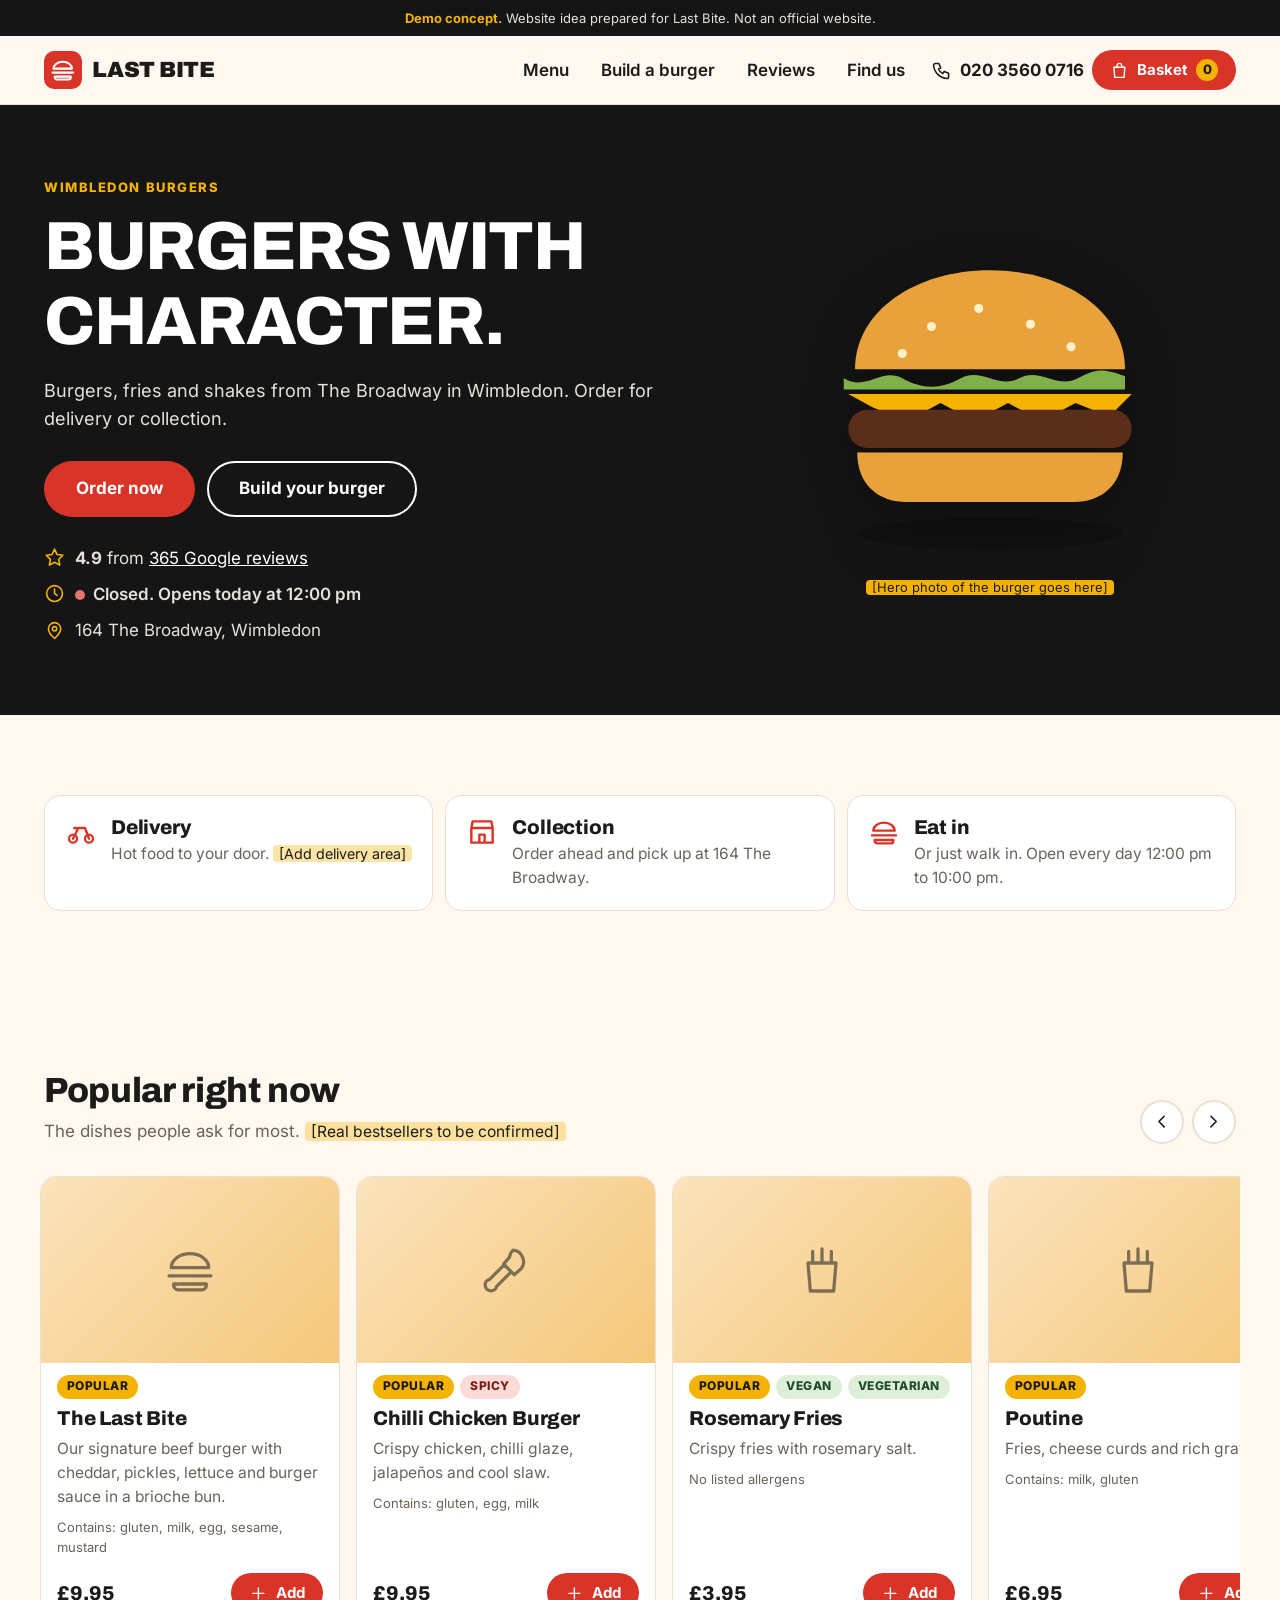
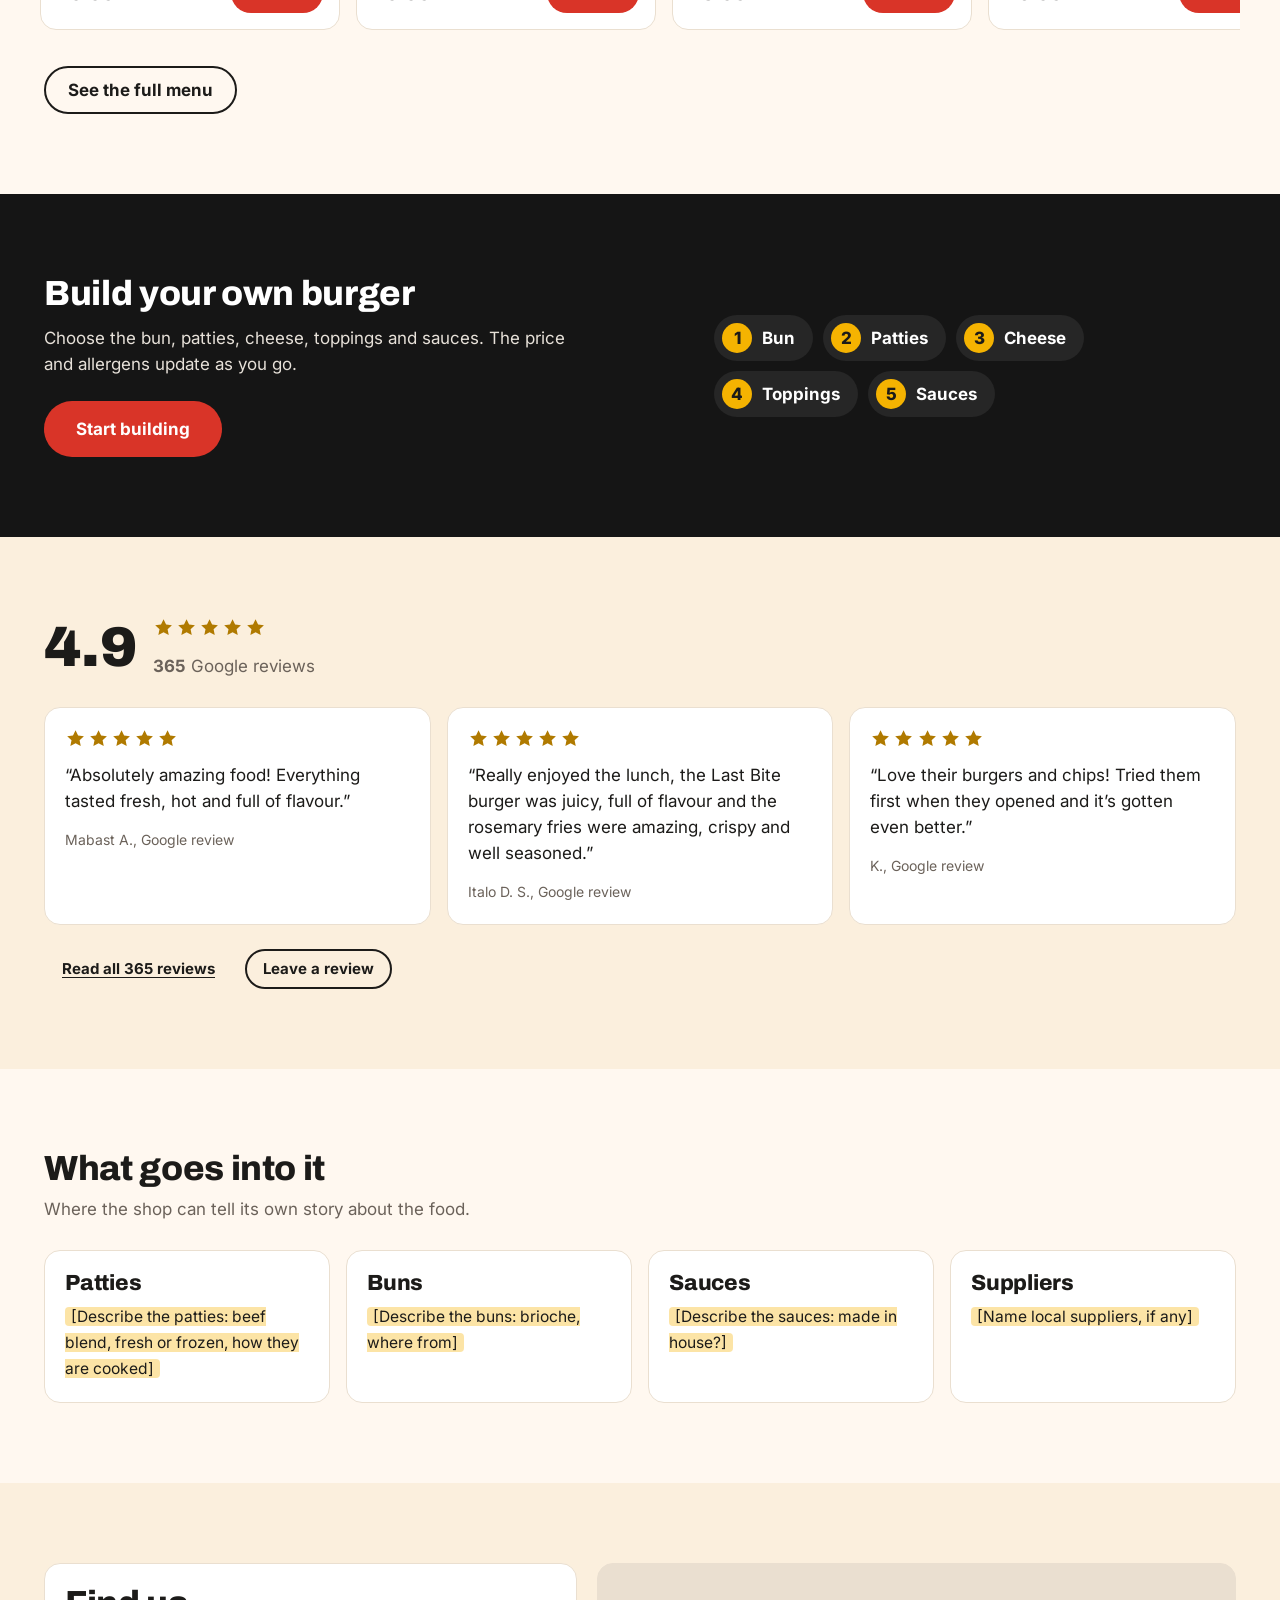
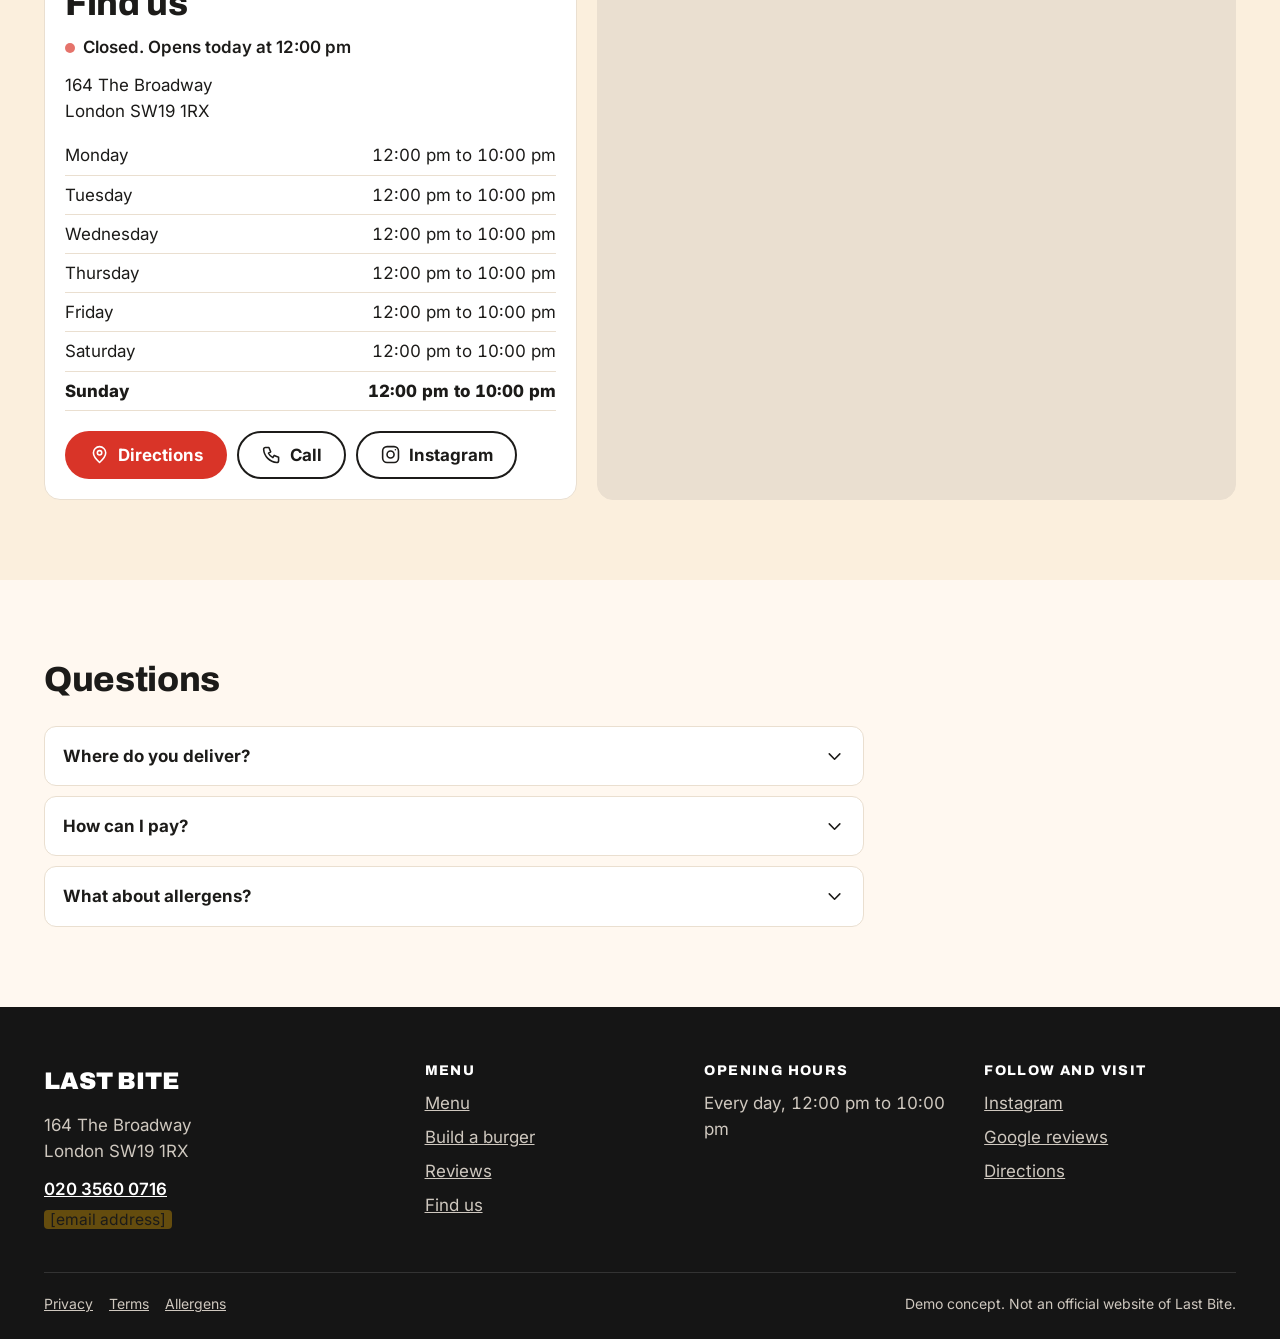
==== index.html @ 27484dd6 "Add Last Bite static demo site for GitHub Pages. Co-authored-by: Cursor <cursoragent@cursor.com>" ====
<!doctype html>
<html lang="en-GB">
<head>
<meta charset="utf-8">
<meta name="viewport" content="width=device-width, initial-scale=1">
<meta name="robots" content="noindex, nofollow">
<meta name="theme-color" content="#151515">
<title>Last Bite | Burgers in Wimbledon</title>
<meta name="description" content="Last Bite, 164 The Broadway, Wimbledon. Burgers, fries and more for delivery or collection. Rated 4.9 on Google from 365 reviews.">
<link rel="stylesheet" href="assets/css/tokens.css">
<link rel="stylesheet" href="assets/css/base.css">
<script type="application/ld+json">
{"@context": "https://schema.org", "@type": "Restaurant", "name": "Last Bite", "servesCuisine": "Burgers", "address": {"@type": "PostalAddress", "streetAddress": "164 The Broadway", "addressLocality": "London", "postalCode": "SW19 1RX", "addressCountry": "GB"}, "telephone": "+442035600716", "openingHoursSpecification": [{"@type": "OpeningHoursSpecification", "dayOfWeek": ["Monday", "Tuesday", "Wednesday", "Thursday", "Friday", "Saturday", "Sunday"], "opens": "12:00", "closes": "22:00"}], "sameAs": ["https://www.instagram.com/lastbite_wimbledon"], "aggregateRating": {"@type": "AggregateRating", "ratingValue": "4.9", "reviewCount": "365"}}
</script>
</head>
<body class="">
<svg width="0" height="0" style="position:absolute" aria-hidden="true" focusable="false">
<symbol id="i-phone" viewBox="0 0 24 24"><path d="M5 4h4l2 5-2.5 1.5a11 11 0 0 0 5 5L15 13l5 2v4a2 2 0 0 1-2 2A16 16 0 0 1 3 6a2 2 0 0 1 2-2z"/></symbol>
<symbol id="i-burger" viewBox="0 0 24 24"><path d="M4 11a8 6 0 0 1 16 0H4zM3 14.5h18M5 18h14v.5a2 2 0 0 1-2 2H7a2 2 0 0 1-2-2V18z"/></symbol>
<symbol id="i-fries" viewBox="0 0 24 24"><path d="M6 9l1 12h10l1-12H6zM8 9V4M12 9V3M16 9V4"/></symbol>
<symbol id="i-cup" viewBox="0 0 24 24"><path d="M6 7h12l-1.5 14h-9L6 7zM5 7h14M12 2.5V7"/></symbol>
<symbol id="i-chicken" viewBox="0 0 24 24"><path d="M15 3.5a5 5 0 0 1 3.5 8L15.5 14l-4.5-4.5 2.5-3a5 5 0 0 1 1.5-3zM11 10l-6 6a2.5 2.5 0 1 0 3 3l6-6"/></symbol>
<symbol id="i-leaf" viewBox="0 0 24 24"><path d="M5 19C5 9 11 4 20 4c0 9-5 15-15 15zM5 19l8-8"/></symbol>
<symbol id="i-dessert" viewBox="0 0 24 24"><path d="M4 15a8 8 0 0 1 16 0v3H4v-3zM8.5 12h.01M12 9.5h.01M15.5 12.5h.01"/></symbol>
<symbol id="i-sauce" viewBox="0 0 24 24"><path d="M12 3s6 6.5 6 11a6 6 0 0 1-12 0c0-4.5 6-11 6-11z"/></symbol>
<symbol id="i-bag" viewBox="0 0 24 24"><path d="M5 8h14l-1 13H6L5 8zM9 8V6a3 3 0 0 1 6 0v2"/></symbol>
<symbol id="i-plus" viewBox="0 0 24 24"><path d="M12 5v14M5 12h14"/></symbol>
<symbol id="i-minus" viewBox="0 0 24 24"><path d="M5 12h14"/></symbol>
<symbol id="i-trash" viewBox="0 0 24 24"><path d="M5 7h14M10 7V4h4v3M7 7l1 13h8l1-13"/></symbol>
<symbol id="i-search" viewBox="0 0 24 24"><circle cx="11" cy="11" r="6"/><path d="M20 20l-4.2-4.2"/></symbol>
<symbol id="i-flame" viewBox="0 0 24 24"><path d="M12 3c1 4 5 5 5 10a5 5 0 0 1-10 0c0-3 2-4 2-6 1 1 2 1 3-4z"/></symbol>
<symbol id="i-bike" viewBox="0 0 24 24"><circle cx="6" cy="17" r="3"/><circle cx="18" cy="17" r="3"/><path d="M6 17l4-8h5l3 8M9 9H7"/></symbol>
<symbol id="i-store" viewBox="0 0 24 24"><path d="M4 9l1-5h14l1 5M4 9v11h16V9M4 9h16M10 20v-6h4v6"/></symbol>
<symbol id="i-insta" viewBox="0 0 24 24"><rect x="3" y="3" width="18" height="18" rx="5"/><circle cx="12" cy="12" r="4"/><path d="M17.5 6.5h.01"/></symbol>
<symbol id="i-clock" viewBox="0 0 24 24"><circle cx="12" cy="12" r="9"/><path d="M12 7v5l3 2"/></symbol>
<symbol id="i-check" viewBox="0 0 24 24"><path d="M5 12.5l5 5 9-10.5"/></symbol>
<symbol id="i-menu" viewBox="0 0 24 24"><path d="M4 7h16M4 12h16M4 17h16"/></symbol>
<symbol id="i-close" viewBox="0 0 24 24"><path d="M6 6l12 12M18 6L6 18"/></symbol>
<symbol id="i-chevron" viewBox="0 0 24 24"><path d="M6 9l6 6 6-6"/></symbol>
<symbol id="i-prev" viewBox="0 0 24 24"><path d="M15 6l-6 6 6 6"/></symbol>
<symbol id="i-next" viewBox="0 0 24 24"><path d="M9 6l6 6-6 6"/></symbol>
<symbol id="i-pin" viewBox="0 0 24 24"><path d="M12 21s7-6.2 7-11a7 7 0 1 0-14 0c0 4.8 7 11 7 11z"/><circle cx="12" cy="10" r="2.5"/></symbol>
<symbol id="i-star" viewBox="0 0 24 24"><polygon points="12 2.5 14.9 8.6 21.5 9.4 16.6 14 17.9 20.6 12 17.4 6.1 20.6 7.4 14 2.5 9.4 9.1 8.6"/></symbol>
<symbol id="i-user" viewBox="0 0 24 24"><circle cx="12" cy="8" r="4"/><path d="M4 21c0-4.4 3.6-7 8-7s8 2.6 8 7"/></symbol>
<symbol id="i-tag" viewBox="0 0 24 24"><path d="M3 12V4h8l10 10-8 8L3 12zM7.5 8h.01"/></symbol>
</svg>
<a class="skip" href="#main">Skip to content</a>
<div class="demo-bar"><strong>Demo concept.</strong> Website idea prepared for Last Bite. Not an official website.</div>
<header class="site-header">
  <div class="container header-row">
    <a class="brand" href="index.html" aria-label="Last Bite, home"><span class="brand-mark"><svg class="i " aria-hidden="true"><use href="#i-burger"/></svg></span>Last Bite</a>
    <nav class="nav-desktop" aria-label="Main"><ul><li><a class="nav-link" href="menu/index.html">Menu</a></li><li><a class="nav-link" href="build-burger/index.html">Build a burger</a></li><li><a class="nav-link" href="index.html#reviews">Reviews</a></li><li><a class="nav-link" href="index.html#visit">Find us</a></li></ul></nav>
    <div class="header-actions">
      <a class="header-phone" href="tel:+442035600716"><svg class="i " aria-hidden="true"><use href="#i-phone"/></svg><span>020 3560 0716</span></a>
      <button class="btn btn-primary btn-sm cart-btn" type="button" data-open-cart aria-label="Open basket"><svg class="i " aria-hidden="true"><use href="#i-bag"/></svg><span class="cart-label">Basket</span><span class="cart-count" data-cart-count>0</span></button>
      <button class="icon-btn burger" type="button" aria-label="Open menu" aria-expanded="false" aria-controls="drawer" data-open-drawer><svg class="i " aria-hidden="true"><use href="#i-menu"/></svg></button>
    </div>
  </div>
</header>
<div class="drawer" id="drawer" role="dialog" aria-modal="true" aria-label="Menu" hidden>
  <div class="drawer-top">
    <span class="brand"><span class="brand-mark"><svg class="i " aria-hidden="true"><use href="#i-burger"/></svg></span>Last Bite</span>
    <button class="icon-btn" type="button" aria-label="Close menu" data-close-drawer><svg class="i " aria-hidden="true"><use href="#i-close"/></svg></button>
  </div>
  <nav aria-label="Mobile"><ul><li><a href="menu/index.html">Menu<svg class="i " aria-hidden="true"><use href="#i-next"/></svg></a></li><li><a href="build-burger/index.html">Build a burger<svg class="i " aria-hidden="true"><use href="#i-next"/></svg></a></li><li><a href="index.html#reviews">Reviews<svg class="i " aria-hidden="true"><use href="#i-next"/></svg></a></li><li><a href="index.html#visit">Find us<svg class="i " aria-hidden="true"><use href="#i-next"/></svg></a></li></ul></nav>
  <div class="drawer-foot">
    <a class="btn btn-primary btn-block" href="menu/index.html">Order now</a>
    <a class="btn btn-secondary btn-block" href="tel:+442035600716"><svg class="i " aria-hidden="true"><use href="#i-phone"/></svg> Call 020 3560 0716</a>
    <a class="btn btn-ghost btn-block" href="#" data-fullsite><svg class="i " aria-hidden="true"><use href="#i-user"/></svg> Sign in</a>
    <address>164 The Broadway<br>London SW19 1RX</address>
  </div>
</div>
<main id="main">
<section class="hero">
  <div class="container hero-grid">
    <div>
      <p class="eyebrow">Wimbledon burgers</p>
      <h1>Burgers with character.</h1>
      <p class="hero-sub">Burgers, fries and shakes from The Broadway in Wimbledon. Order for delivery or collection.</p>
      <div class="hero-links">
        <a class="btn btn-primary btn-lg" href="menu/index.html">Order now</a>
        <a class="btn btn-secondary btn-lg" href="build-burger/index.html">Build your burger</a>
      </div>
      <ul class="trust" role="list">
        <li><svg class="i " aria-hidden="true"><use href="#i-star"/></svg><span><strong>4.9</strong> from <a href="https://www.google.com/maps/place/?q=place_id:ChIJqZPdYwAJdkgR6IzV3QZH9pE" target="_blank" rel="noopener">365 Google reviews</a></span></li>
        <li><svg class="i " aria-hidden="true"><use href="#i-clock"/></svg><span class="status" data-open-status data-state="closed">Check opening hours</span></li>
        <li><svg class="i " aria-hidden="true"><use href="#i-pin"/></svg><span>164 The Broadway, Wimbledon</span></li>
      </ul>
    </div>
    <div class="hero-visual"><svg class="hero-art" viewBox="0 0 320 300" role="img" aria-label="Illustration of a burger">
  <ellipse cx="160" cy="276" rx="118" ry="14" fill="rgb(0 0 0 / .22)"/>
  <path d="M40 130c0-52 54-88 120-88s120 36 120 88z" fill="#E9A23B"/>
  <circle cx="108" cy="92" r="4" fill="#FFF1CC"/><circle cx="150" cy="76" r="4" fill="#FFF1CC"/><circle cx="196" cy="90" r="4" fill="#FFF1CC"/><circle cx="232" cy="110" r="4" fill="#FFF1CC"/><circle cx="82" cy="116" r="4" fill="#FFF1CC"/>
  <path d="M30 138c20 12 34-10 52 0s34 10 52 0 34 10 52 0 34 10 52 0 24-8 42-2v12H30z" fill="#7FB04A"/>
  <path d="M34 152h252l-20 20-30-12-30 16-30-16-30 16-30-16-30 16-30-12z" fill="#F5B301"/>
  <rect x="34" y="166" width="252" height="34" rx="17" fill="#5A2E1B"/>
  <path d="M30 206c24 14 40-8 58 2s40 8 58-2 40 8 58-2 40 8 58 2 24-4 22-4v10H30z" fill="#7FB04A" opacity=".0"/>
  <path d="M42 204h236c0 28-18 44-44 44H86c-26 0-44-16-44-44z" fill="#E9A23B"/>
</svg><p class="caption on-dark"><span class="todo">[Hero photo of the burger goes here]</span></p></div>
  </div>
</section>

<section class="section section--tight">
  <div class="container">
    <ul class="modes" role="list">
      <li class="card"><svg class="i " aria-hidden="true"><use href="#i-bike"/></svg><div><h2>Delivery</h2><p>Hot food to your door. <span class="todo">[Add delivery area]</span></p></div></li>
      <li class="card"><svg class="i " aria-hidden="true"><use href="#i-store"/></svg><div><h2>Collection</h2><p>Order ahead and pick up at 164 The Broadway.</p></div></li>
      <li class="card"><svg class="i " aria-hidden="true"><use href="#i-burger"/></svg><div><h2>Eat in</h2><p>Or just walk in. Open every day 12:00 pm to 10:00 pm.</p></div></li>
    </ul>
  </div>
</section>

<section class="section" id="popular">
  <div class="container" data-carousel-wrap>
    <div class="section-head">
      <div><h2>Popular right now</h2><p>The dishes people ask for most. <span class="todo">[Real bestsellers to be confirmed]</span></p></div>
      <div class="carousel-controls">
        <button class="icon-btn" type="button" aria-label="Previous dishes" data-carousel-dir="-1"><svg class="i " aria-hidden="true"><use href="#i-prev"/></svg></button>
        <button class="icon-btn" type="button" aria-label="Next dishes" data-carousel-dir="1"><svg class="i " aria-hidden="true"><use href="#i-next"/></svg></button>
      </div>
    </div>
    <div class="carousel" data-carousel tabindex="0" aria-label="Popular dishes">
<article class="card dish" data-item="last-bite" data-cat="burgers" data-tags="hit">
  <div class="thumb" role="img" aria-label="Photo placeholder"><svg class="i " aria-hidden="true"><use href="#i-burger"/></svg></div>
  <div class="badges"><span class="badge b-hit">Popular</span></div>
  <h3>The Last Bite</h3>
  <p class="desc">Our signature beef burger with cheddar, pickles, lettuce and burger sauce in a brioche bun.</p>
  <p class="alg">Contains: gluten, milk, egg, sesame, mustard</p>
  <div class="row"><span class="price">£9.95</span><button class="btn btn-primary btn-sm" type="button" data-add="last-bite" data-custom="1" aria-label="Add The Last Bite, choose extras"><svg class="i " aria-hidden="true"><use href="#i-plus"/></svg> Add</button></div>
</article>
<article class="card dish" data-item="chilli" data-cat="chicken" data-tags="hit spicy">
  <div class="thumb" role="img" aria-label="Photo placeholder"><svg class="i " aria-hidden="true"><use href="#i-chicken"/></svg></div>
  <div class="badges"><span class="badge b-hit">Popular</span><span class="badge b-spicy">Spicy</span></div>
  <h3>Chilli Chicken Burger</h3>
  <p class="desc">Crispy chicken, chilli glaze, jalapeños and cool slaw.</p>
  <p class="alg">Contains: gluten, egg, milk</p>
  <div class="row"><span class="price">£9.95</span><button class="btn btn-primary btn-sm" type="button" data-add="chilli" data-custom="1" aria-label="Add Chilli Chicken Burger, choose extras"><svg class="i " aria-hidden="true"><use href="#i-plus"/></svg> Add</button></div>
</article>
<article class="card dish" data-item="fries" data-cat="sides" data-tags="hit vegan veg">
  <div class="thumb" role="img" aria-label="Photo placeholder"><svg class="i " aria-hidden="true"><use href="#i-fries"/></svg></div>
  <div class="badges"><span class="badge b-hit">Popular</span><span class="badge b-vegan">Vegan</span><span class="badge b-veg">Vegetarian</span></div>
  <h3>Rosemary Fries</h3>
  <p class="desc">Crispy fries with rosemary salt.</p>
  <p class="alg">No listed allergens</p>
  <div class="row"><span class="price">£3.95</span><button class="btn btn-primary btn-sm" type="button" data-add="fries" aria-label="Add Rosemary Fries to basket"><svg class="i " aria-hidden="true"><use href="#i-plus"/></svg> Add</button></div>
</article>
<article class="card dish" data-item="poutine" data-cat="sides" data-tags="hit">
  <div class="thumb" role="img" aria-label="Photo placeholder"><svg class="i " aria-hidden="true"><use href="#i-fries"/></svg></div>
  <div class="badges"><span class="badge b-hit">Popular</span></div>
  <h3>Poutine</h3>
  <p class="desc">Fries, cheese curds and rich gravy.</p>
  <p class="alg">Contains: milk, gluten</p>
  <div class="row"><span class="price">£6.95</span><button class="btn btn-primary btn-sm" type="button" data-add="poutine" aria-label="Add Poutine to basket"><svg class="i " aria-hidden="true"><use href="#i-plus"/></svg> Add</button></div>
</article>
<article class="card dish" data-item="shake-vanilla" data-cat="drinks" data-tags="hit veg">
  <div class="thumb" role="img" aria-label="Photo placeholder"><svg class="i " aria-hidden="true"><use href="#i-cup"/></svg></div>
  <div class="badges"><span class="badge b-hit">Popular</span><span class="badge b-veg">Vegetarian</span></div>
  <h3>Vanilla Milkshake</h3>
  <p class="desc">Thick, cold and classic.</p>
  <p class="alg">Contains: milk</p>
  <div class="row"><span class="price">£5.50</span><button class="btn btn-primary btn-sm" type="button" data-add="shake-vanilla" aria-label="Add Vanilla Milkshake to basket"><svg class="i " aria-hidden="true"><use href="#i-plus"/></svg> Add</button></div>
</article>
<article class="card dish" data-item="combo-classic" data-cat="combos" data-tags="hit">
  <div class="thumb" role="img" aria-label="Photo placeholder"><svg class="i " aria-hidden="true"><use href="#i-bag"/></svg></div>
  <div class="badges"><span class="badge b-hit">Popular</span></div>
  <h3>Classic Combo</h3>
  <p class="desc">Classic Cheeseburger, Rosemary Fries and a canned drink.</p>
  <p class="alg">Contains: gluten, milk, egg</p>
  <div class="row"><span class="price">£12.50</span><button class="btn btn-primary btn-sm" type="button" data-add="combo-classic" aria-label="Add Classic Combo to basket"><svg class="i " aria-hidden="true"><use href="#i-plus"/></svg> Add</button></div>
</article>
    </div>
    <p style="margin-top:20px"><a class="btn btn-secondary" href="menu/index.html">See the full menu</a></p>
  </div>
</section>

<section class="section section--dark" id="builder-teaser">
  <div class="container teaser">
    <div>
      <h2>Build your own burger</h2>
      <p>Choose the bun, patties, cheese, toppings and sauces. The price and allergens update as you go.</p>
      <p style="margin-top:24px"><a class="btn btn-primary btn-lg" href="build-burger/index.html">Start building</a></p>
    </div>
    <ul class="teaser-steps" role="list">
      <li><span>1</span>Bun</li><li><span>2</span>Patties</li><li><span>3</span>Cheese</li><li><span>4</span>Toppings</li><li><span>5</span>Sauces</li>
    </ul>
  </div>
</section>

<section class="section section--alt" id="reviews">
  <div class="container">
    <div class="section-head">
      <div class="review-head">
        <span class="review-score">4.9</span>
        <div><span class="stars" role="img" aria-label="4.9 out of 5 stars"><svg class="i i-fill" aria-hidden="true"><use href="#i-star"/></svg><svg class="i i-fill" aria-hidden="true"><use href="#i-star"/></svg><svg class="i i-fill" aria-hidden="true"><use href="#i-star"/></svg><svg class="i i-fill" aria-hidden="true"><use href="#i-star"/></svg><svg class="i i-fill" aria-hidden="true"><use href="#i-star"/></svg></span><p class="review-count"><strong>365</strong> Google reviews</p></div>
      </div>
    </div>
    <div class="review-grid">
      <article class="card review"><span class="stars" role="img" aria-label="4.9 out of 5 stars"><svg class="i i-fill" aria-hidden="true"><use href="#i-star"/></svg><svg class="i i-fill" aria-hidden="true"><use href="#i-star"/></svg><svg class="i i-fill" aria-hidden="true"><use href="#i-star"/></svg><svg class="i i-fill" aria-hidden="true"><use href="#i-star"/></svg><svg class="i i-fill" aria-hidden="true"><use href="#i-star"/></svg></span><blockquote>&ldquo;Absolutely amazing food! Everything tasted fresh, hot and full of flavour.&rdquo;</blockquote><footer><span class="caption">Mabast A., Google review</span></footer></article>
      <article class="card review"><span class="stars" role="img" aria-label="4.9 out of 5 stars"><svg class="i i-fill" aria-hidden="true"><use href="#i-star"/></svg><svg class="i i-fill" aria-hidden="true"><use href="#i-star"/></svg><svg class="i i-fill" aria-hidden="true"><use href="#i-star"/></svg><svg class="i i-fill" aria-hidden="true"><use href="#i-star"/></svg><svg class="i i-fill" aria-hidden="true"><use href="#i-star"/></svg></span><blockquote>&ldquo;Really enjoyed the lunch, the Last Bite burger was juicy, full of flavour and the rosemary fries were amazing, crispy and well seasoned.&rdquo;</blockquote><footer><span class="caption">Italo D. S., Google review</span></footer></article>
      <article class="card review"><span class="stars" role="img" aria-label="4.9 out of 5 stars"><svg class="i i-fill" aria-hidden="true"><use href="#i-star"/></svg><svg class="i i-fill" aria-hidden="true"><use href="#i-star"/></svg><svg class="i i-fill" aria-hidden="true"><use href="#i-star"/></svg><svg class="i i-fill" aria-hidden="true"><use href="#i-star"/></svg><svg class="i i-fill" aria-hidden="true"><use href="#i-star"/></svg></span><blockquote>&ldquo;Love their burgers and chips! Tried them first when they opened and it’s gotten even better.&rdquo;</blockquote><footer><span class="caption">K., Google review</span></footer></article>
    </div>
    <div class="review-actions">
      <a class="btn btn-ghost btn-sm" href="https://www.google.com/maps/place/?q=place_id:ChIJqZPdYwAJdkgR6IzV3QZH9pE" target="_blank" rel="noopener">Read all 365 reviews</a>
      <a class="btn btn-secondary btn-sm" href="https://search.google.com/local/writereview?placeid=ChIJqZPdYwAJdkgR6IzV3QZH9pE" target="_blank" rel="noopener">Leave a review</a>
    </div>
  </div>
</section>

<section class="section" id="ingredients">
  <div class="container">
    <div class="section-head"><div><h2>What goes into it</h2><p>Where the shop can tell its own story about the food.</p></div></div>
    <ul class="ing-grid" role="list"><li class="card"><h3>Patties</h3><p><span class="todo">[Describe the patties: beef blend, fresh or frozen, how they are cooked]</span></p></li><li class="card"><h3>Buns</h3><p><span class="todo">[Describe the buns: brioche, where from]</span></p></li><li class="card"><h3>Sauces</h3><p><span class="todo">[Describe the sauces: made in house?]</span></p></li><li class="card"><h3>Suppliers</h3><p><span class="todo">[Name local suppliers, if any]</span></p></li></ul>
  </div>
</section>

<section class="section section--alt" id="visit">
  <div class="container">
<div class="loc-grid">
  <div class="card loc-card">
    <h2>Find us</h2>
    <p style="margin-top:12px"><span class="status" data-open-status data-state="closed">Check opening hours</span></p>
    <address>164 The Broadway<br>London SW19 1RX</address>
    <table class="hours" data-hours aria-label="Opening hours"><tbody><tr data-day="1"><th scope="row">Monday</th><td>12:00 pm to 10:00 pm</td></tr><tr data-day="2"><th scope="row">Tuesday</th><td>12:00 pm to 10:00 pm</td></tr><tr data-day="3"><th scope="row">Wednesday</th><td>12:00 pm to 10:00 pm</td></tr><tr data-day="4"><th scope="row">Thursday</th><td>12:00 pm to 10:00 pm</td></tr><tr data-day="5"><th scope="row">Friday</th><td>12:00 pm to 10:00 pm</td></tr><tr data-day="6"><th scope="row">Saturday</th><td>12:00 pm to 10:00 pm</td></tr><tr data-day="0"><th scope="row">Sunday</th><td>12:00 pm to 10:00 pm</td></tr></tbody></table>
    <div class="loc-actions">
      <a class="btn btn-primary" href="https://www.google.com/maps/dir/?api=1&destination=164+The+Broadway+London+SW19+1RX" target="_blank" rel="noopener"><svg class="i " aria-hidden="true"><use href="#i-pin"/></svg> Directions</a>
      <a class="btn btn-secondary" href="tel:+442035600716"><svg class="i " aria-hidden="true"><use href="#i-phone"/></svg> Call</a>
      <a class="btn btn-secondary" href="https://www.instagram.com/lastbite_wimbledon" target="_blank" rel="noopener"><svg class="i " aria-hidden="true"><use href="#i-insta"/></svg> Instagram</a>
    </div>
  </div>
  <div class="map-frame"><iframe title="Map showing Last Bite at 164 The Broadway, Wimbledon" loading="lazy" referrerpolicy="no-referrer-when-downgrade" src="https://www.google.com/maps?q=164+The+Broadway+London+SW19+1RX&output=embed"></iframe></div>
</div>
  </div>
</section>

<section class="section" id="faq">
  <div class="container">
    <div class="section-head"><h2>Questions</h2></div>
    <div class="faq"><details><summary>Where do you deliver?<svg class="i " aria-hidden="true"><use href="#i-chevron"/></svg></summary><div class="answer"><span class="todo">[Add delivery area and minimum order]</span></div></details><details><summary>How can I pay?<svg class="i " aria-hidden="true"><use href="#i-chevron"/></svg></summary><div class="answer"><span class="todo">[Add payment methods]</span></div></details><details><summary>What about allergens?<svg class="i " aria-hidden="true"><use href="#i-chevron"/></svg></summary><div class="answer">Every dish in the menu lists its allergens. <span class="todo">[Add allergen policy and how to ask staff]</span></div></details></div>
  </div>
</section>

</main>
<footer class="site-footer">
  <div class="container">
    <div class="footer-grid">
      <div>
        <div class="footer-brand">Last Bite</div>
        <address style="margin-top:12px">164 The Broadway<br>London SW19 1RX</address>
        <p style="margin-top:12px"><a href="tel:+442035600716" style="font-weight:600;color:#fff">020 3560 0716</a></p>
        <p style="margin-top:4px"><span class="todo">[email address]</span></p>
      </div>
      <div><h2>Menu</h2><ul>
        <li><a href="menu/index.html">Menu</a></li>
        <li><a href="build-burger/index.html">Build a burger</a></li>
        <li><a href="index.html#reviews">Reviews</a></li>
        <li><a href="index.html#visit">Find us</a></li>
      </ul></div>
      <div><h2>Opening hours</h2><ul style="font-variant-numeric:tabular-nums"><li>Every day, 12:00 pm to 10:00 pm</li></ul></div>
      <div><h2>Follow and visit</h2><ul>
        <li><a href="https://www.instagram.com/lastbite_wimbledon" target="_blank" rel="noopener">Instagram</a></li>
        <li><a href="https://www.google.com/maps/place/?q=place_id:ChIJqZPdYwAJdkgR6IzV3QZH9pE" target="_blank" rel="noopener">Google reviews</a></li>
        <li><a href="https://www.google.com/maps/dir/?api=1&destination=164+The+Broadway+London+SW19+1RX" target="_blank" rel="noopener">Directions</a></li>
      </ul></div>
    </div>
    <div class="footer-bottom">
      <ul><li><a href="#" data-fullsite>Privacy</a></li><li><a href="#" data-fullsite>Terms</a></li><li><a href="#" data-fullsite>Allergens</a></li></ul>
      <span>Demo concept. Not an official website of Last Bite.</span>
    </div>
  </div>
</footer>
<nav class="mobile-bar" aria-label="Quick actions">
  <a href="menu/index.html"><svg class="i " aria-hidden="true"><use href="#i-burger"/></svg><span>Menu</span></a>
  <a href="build-burger/index.html"><svg class="i " aria-hidden="true"><use href="#i-plus"/></svg><span>Build</span></a>
  <button type="button" data-open-cart><svg class="i " aria-hidden="true"><use href="#i-bag"/></svg><span>Basket</span><b class="cart-count" data-cart-count>0</b></button>
  <a href="tel:+442035600716"><svg class="i " aria-hidden="true"><use href="#i-phone"/></svg><span>Call</span></a>
</nav>
<dialog class="cart" id="cart" aria-labelledby="cart-title">
  <div class="cart-head"><h2 id="cart-title">Your order</h2><button class="icon-btn" type="button" aria-label="Close basket" data-close-dialog><svg class="i " aria-hidden="true"><use href="#i-close"/></svg></button></div>
  <div class="cart-scroll">
    <div class="mode" role="group" aria-label="Order type">
      <button type="button" data-mode="delivery" aria-pressed="true"><svg class="i " aria-hidden="true"><use href="#i-bike"/></svg> Delivery</button>
      <button type="button" data-mode="collection" aria-pressed="false"><svg class="i " aria-hidden="true"><use href="#i-store"/></svg> Collection</button>
    </div>
    <p class="cart-note" data-closed-note hidden>We are closed right now. In the full site you could order ahead for opening time.</p>
    <div class="cart-empty" data-cart-empty>
      <span class="ico"><svg class="i " aria-hidden="true"><use href="#i-bag"/></svg></span>
      <p><strong>Your basket is empty</strong></p>
      <p class="muted">Add something from the menu or build your own burger.</p>
      <a class="btn btn-primary" href="menu/index.html" data-close-dialog>Browse the menu</a>
    </div>
    <ul class="cart-lines" data-cart-lines></ul>
    <div class="upsell" data-upsell hidden><h3>Add a side or a drink</h3><div class="upsell-row" data-upsell-row></div></div>
    <form class="promo" data-promo novalidate>
      <label for="promo-code">Promo code</label>
      <div class="promo-row"><input id="promo-code" type="text" autocomplete="off" autocapitalize="characters" placeholder="Try WELCOME10"><button class="btn btn-secondary btn-sm" type="submit">Apply</button></div>
      <p class="promo-msg" data-promo-msg role="status"></p>
    </form>
    <dl class="totals" data-totals>
      <div><dt>Items</dt><dd data-t-sub>£0.00</dd></div>
      <div data-t-disc-row hidden><dt>Promo discount</dt><dd data-t-disc>-£0.00</dd></div>
      <div data-t-del-row><dt>Delivery</dt><dd data-t-del>£0.00</dd></div>
      <div><dt>Service fee</dt><dd data-t-svc>£0.00</dd></div>
      <div class="total"><dt>Total</dt><dd data-t-total>£0.00</dd></div>
    </dl>
    <p class="cart-note" data-min-note hidden></p>
    <p class="caption">Prices, fees and the promo code are examples for this demo.</p>
  </div>
  <div class="cart-foot"><button class="btn btn-primary btn-block" type="button" data-checkout disabled>Checkout</button></div>
</dialog>
<dialog class="modal" id="options" aria-labelledby="opt-title">
  <form method="dialog" data-opt-form>
    <div class="modal-head"><h2 id="opt-title" data-opt-title>Customise</h2><button class="icon-btn" type="button" aria-label="Close" data-close-dialog><svg class="i " aria-hidden="true"><use href="#i-close"/></svg></button></div>
    <p class="muted" data-opt-desc></p>
    <fieldset class="opt-list"><legend>Extras</legend><div data-opt-extras></div></fieldset>
    <div class="modal-foot">
      <div class="qty" role="group" aria-label="Quantity"><button type="button" aria-label="Decrease quantity" data-opt-dec><svg class="i " aria-hidden="true"><use href="#i-minus"/></svg></button><output data-opt-qty>1</output><button type="button" aria-label="Increase quantity" data-opt-inc><svg class="i " aria-hidden="true"><use href="#i-plus"/></svg></button></div>
      <button class="btn btn-primary" type="submit" data-opt-add>Add to basket</button>
    </div>
  </form>
</dialog>
<dialog class="modal" id="checkout" aria-labelledby="co-title">
  <div class="modal-head"><h2 id="co-title">Checkout</h2><button class="icon-btn" type="button" aria-label="Close" data-close-dialog><svg class="i " aria-hidden="true"><use href="#i-close"/></svg></button></div>
  <div data-co-success hidden role="status" tabindex="-1">
    <div class="success-box"><svg class="i " aria-hidden="true"><use href="#i-check"/></svg><span><strong>Order placed (demo).</strong> Nothing was sent and nothing was charged.</span></div>
    <p class="muted" style="margin:12px 0 16px">In the full site this is where the customer gets an order number and live status.</p>
    <button class="btn btn-primary btn-block" type="button" data-co-done>Done</button>
  </div>
  <form data-co-form novalidate>
    <p class="muted" data-co-summary></p>
    <div class="field"><label for="co-name">Name</label><input id="co-name" name="name" type="text" autocomplete="name" required maxlength="80"><span class="error">Enter your name.</span></div>
    <div class="field"><label for="co-phone">Phone number</label><input id="co-phone" name="phone" type="tel" autocomplete="tel" inputmode="tel" required><span class="error">Enter a phone number.</span></div>
    <div class="field" data-co-addr><label for="co-addr">Delivery address</label><input id="co-addr" name="address" type="text" autocomplete="street-address" maxlength="160"><span class="error">Enter the delivery address.</span></div>
    <div class="field"><label for="co-note">Note for the kitchen <span class="muted" style="font-weight:400">(optional)</span></label><textarea id="co-note" name="note" maxlength="300"></textarea></div>
    <div class="pay"><h3>Payment</h3><p class="muted"><span class="todo">[Payment methods to be confirmed with the shop]</span></p></div>
    <label class="check"><input type="checkbox" name="consent" required> <span>I agree to the terms and privacy policy.</span></label>
    <button class="btn btn-primary btn-block" type="submit">Place order</button>
  </form>
</dialog>

<div class="toast" role="status" aria-live="polite"></div>
<script src="assets/js/config.js"></script>
<script src="assets/js/site.js" defer></script>
<script src="assets/js/shop.js" defer></script>

</body>
</html>
---- assets/css/tokens.css ----
/* Design tokens. Generated from the client config (theme block). */

@font-face { font-family: "Inter"; font-weight: 100 900; font-style: normal; font-display: swap; src: url("../fonts/inter-latin-wght-normal.woff2") format("woff2"); }
@font-face { font-family: "Archivo"; font-weight: 100 900; font-style: normal; font-display: swap; src: url("../fonts/archivo-latin-wght-normal.woff2") format("woff2"); }

:root {
  color-scheme: light;
  --c-bg: #FFF8F0;
  --c-surface: #FFFFFF;
  --c-ink: #1C1B19;
  --c-muted: #6B625A;
  --c-border: #EADFD0;
  --c-cta: #D93428;
  --c-cta-hover: #C73124;
  --c-accent: #F5B301;
  --c-success: #3E7C4F;
  --c-error: #B3261E;
  --c-dark: #151515;
  --accent-rgb: 245 179 1;

  --r-sm: 8px;
  --r-md: 12px;
  --r-lg: 16px;
  --shadow: 0 8px 24px rgb(28 27 25 / .08);
  --shadow-lg: 0 16px 40px rgb(28 27 25 / .16);

  --font-ui: "Inter", system-ui, -apple-system, "Segoe UI", sans-serif;
  --font-display: "Archivo", "Inter", system-ui, sans-serif;

  --fs-h1: clamp(2.25rem, 1.3rem + 4vw, 4.25rem);
  --fs-h2: clamp(1.625rem, 1.3rem + 1.1vw, 2.5rem);
  --fs-h3: clamp(1.125rem, 1.05rem + .4vw, 1.375rem);
  --fs-body: clamp(1rem, .96rem + .12vw, 1.125rem);
  --fs-small: .875rem;

  --gutter: 16px;
  --container: 1240px;
}
@media (min-width: 768px) { :root { --gutter: 24px; } }
---- assets/css/base.css ----
/* Last Bite style template. Uses tokens from tokens.css. */
*, *::before, *::after { box-sizing: border-box; }
html { -webkit-text-size-adjust: 100%; scroll-behavior: smooth; scroll-padding-top: 130px; }
@media (prefers-reduced-motion: reduce) { html { scroll-behavior: auto; } *, *::before, *::after { animation-duration: .01ms !important; transition-duration: .01ms !important; } }
body { margin: 0; background: var(--c-bg); color: var(--c-ink); font-family: var(--font-ui); font-size: var(--fs-body); line-height: 1.55; -webkit-font-smoothing: antialiased; }
img, svg { max-width: 100%; }
h1, h2, h3, h4 { font-family: var(--font-display); font-weight: 800; line-height: 1.1; letter-spacing: -.01em; margin: 0; }
h1 { font-size: var(--fs-h1); letter-spacing: -.02em; text-transform: uppercase; }
h2 { font-size: var(--fs-h2); }
h3 { font-size: var(--fs-h3); }
p { margin: 0; }
ul, ol { margin: 0; padding: 0; }
a { color: inherit; }
[hidden] { display: none !important; }
button, input, select, textarea { font: inherit; color: inherit; }
button { cursor: pointer; }
.container { width: 100%; max-width: var(--container); margin: 0 auto; padding: 0 var(--gutter); }
.skip { position: absolute; left: -999px; top: 8px; background: #fff; padding: 10px 14px; border-radius: 8px; z-index: 200; }
.skip:focus { left: 8px; }
.sr { position: absolute; width: 1px; height: 1px; overflow: hidden; clip: rect(0 0 0 0); }
.muted { color: var(--c-muted); }
.caption { font-size: var(--fs-small); color: var(--c-muted); }
.caption.on-dark { color: #CFC8BF; margin-top: 8px; }
.i { width: 1.25em; height: 1.25em; flex: none; fill: none; stroke: currentColor; stroke-width: 1.8; stroke-linecap: round; stroke-linejoin: round; vertical-align: -.2em; }
.i-fill { fill: currentColor; stroke: none; }
:focus-visible { outline: 3px solid var(--c-ink); outline-offset: 2px; border-radius: 4px; }
.section--dark :focus-visible, .site-footer :focus-visible, .hero :focus-visible { outline-color: var(--c-accent); }
.todo { background: rgb(var(--accent-rgb) / .35); color: var(--c-ink); padding: 0 6px; border-radius: 4px; font-size: .92em; }

/* Demo bar */
.demo-bar { background: var(--c-dark); color: #E7E1D9; font-size: .8125rem; padding: 8px var(--gutter); text-align: center; }
.demo-bar strong { color: var(--c-accent); }

/* Buttons */
.btn { display: inline-flex; align-items: center; justify-content: center; gap: 8px; min-height: 48px; padding: 0 22px; border-radius: 999px; border: 2px solid transparent; font-weight: 700; text-decoration: none; text-align: center; line-height: 1.2; transition: background .15s, border-color .15s, transform .1s; }
.btn:active { transform: translateY(1px); }
.btn-primary { background: var(--c-cta); color: #fff; }
.btn-primary:hover { background: var(--c-cta-hover); }
.btn-secondary { background: transparent; border-color: var(--c-ink); color: var(--c-ink); }
.btn-secondary:hover { background: var(--c-ink); color: #fff; }
.btn-ghost { background: transparent; color: var(--c-ink); text-decoration: underline; text-underline-offset: 3px; padding: 0 12px; }
.btn-sm { min-height: 40px; padding: 0 16px; font-size: .9375rem; }
.btn-lg { min-height: 56px; padding: 0 30px; font-size: 1.0625rem; }
.btn-block { width: 100%; }
.btn[disabled] { background: #E4DCCF; border-color: #E4DCCF; color: #6B625A; cursor: not-allowed; }
.hero .btn-secondary, .section--dark .btn-secondary { border-color: #fff; color: #fff; }
.hero .btn-secondary:hover, .section--dark .btn-secondary:hover { background: #fff; color: var(--c-ink); }
.icon-btn { display: inline-flex; align-items: center; justify-content: center; width: 44px; height: 44px; border-radius: 50%; border: 2px solid var(--c-border); background: var(--c-surface); }
.icon-btn:hover { border-color: var(--c-ink); }

/* Header */
.site-header { position: sticky; top: 0; z-index: 50; background: rgb(255 248 240 / .96); backdrop-filter: blur(8px); border-bottom: 1px solid var(--c-border); }
.header-row { display: flex; align-items: center; gap: 12px; min-height: 68px; }
.brand { display: inline-flex; align-items: center; gap: 10px; font-family: var(--font-display); font-weight: 900; font-size: 1.375rem; text-transform: uppercase; letter-spacing: -.01em; text-decoration: none; }
.brand-mark { display: inline-flex; width: 38px; height: 38px; border-radius: 10px; background: var(--c-cta); color: #fff; align-items: center; justify-content: center; }
.nav-desktop { display: none; margin-left: auto; }
.nav-desktop ul { display: flex; gap: 4px; list-style: none; }
.nav-link { display: block; padding: 10px 14px; border-radius: 999px; text-decoration: none; font-weight: 600; }
.nav-link:hover { background: rgb(var(--accent-rgb) / .3); }
.nav-link[aria-current="page"] { background: var(--c-ink); color: #fff; }
.header-actions { display: flex; align-items: center; gap: 8px; margin-left: auto; }
.header-phone { display: none; align-items: center; gap: 8px; font-weight: 700; text-decoration: none; }
.cart-btn { position: relative; }
.cart-count { display: inline-flex; min-width: 22px; height: 22px; padding: 0 6px; border-radius: 999px; background: var(--c-accent); color: var(--c-ink); font-size: .8125rem; font-weight: 800; align-items: center; justify-content: center; }
.cart-label { display: none; }
@media (min-width: 480px) { .cart-label { display: inline; } }
.burger { display: inline-flex; }
@media (min-width: 960px) {
  .nav-desktop { display: block; }
  .header-actions { margin-left: 0; }
  .burger { display: none; }
}
@media (min-width: 1200px) { .header-phone { display: inline-flex; } }

/* Drawer */
.drawer { position: fixed; inset: 0; z-index: 120; background: var(--c-bg); display: flex; flex-direction: column; padding: 0 var(--gutter) 24px; overflow-y: auto; }
.drawer[hidden] { display: none; }
.drawer-top { display: flex; align-items: center; justify-content: space-between; min-height: 68px; }
.drawer nav ul { list-style: none; margin-top: 8px; }
.drawer nav a { display: flex; align-items: center; justify-content: space-between; padding: 18px 4px; border-bottom: 1px solid var(--c-border); font-family: var(--font-display); font-weight: 800; font-size: 1.5rem; text-decoration: none; }
.drawer-foot { margin-top: auto; padding-top: 24px; display: grid; gap: 12px; }
.drawer-foot address { font-style: normal; color: var(--c-muted); text-align: center; margin-top: 8px; }

/* Mobile bar */
.mobile-bar { position: fixed; left: 0; right: 0; bottom: 0; z-index: 60; display: grid; grid-template-columns: repeat(4, 1fr); background: var(--c-dark); padding-bottom: env(safe-area-inset-bottom); }
.mobile-bar a, .mobile-bar button { position: relative; display: flex; flex-direction: column; align-items: center; justify-content: center; gap: 2px; min-height: 58px; color: #fff; background: none; border: 0; text-decoration: none; font-size: .75rem; font-weight: 600; }
.mobile-bar .i { width: 22px; height: 22px; }
.mobile-bar .cart-count { position: absolute; top: 6px; left: calc(50% + 6px); min-width: 18px; height: 18px; font-size: .6875rem; }
@media (min-width: 960px) { .mobile-bar { display: none; } }
body { padding-bottom: 58px; }
@media (min-width: 960px) { body { padding-bottom: 0; } }

/* Hero */
.hero { background: var(--c-dark); color: #fff; padding: 48px 0 56px; overflow: hidden; }
.hero-grid { display: grid; gap: 32px; align-items: center; }
.eyebrow { font-weight: 800; text-transform: uppercase; letter-spacing: .12em; font-size: .8125rem; color: var(--c-accent); margin-bottom: 12px; }
.hero h1 { color: #fff; }
.hero-sub { margin-top: 18px; max-width: 34em; font-size: 1.125rem; color: #E7E1D9; }
.hero-links { display: flex; flex-wrap: wrap; gap: 12px; margin-top: 28px; }
.trust { list-style: none; display: grid; gap: 10px; margin-top: 28px; }
.trust li { display: flex; align-items: center; gap: 10px; color: #E7E1D9; }
.trust .i { color: var(--c-accent); }
.trust a { color: #fff; }
.hero-visual { text-align: center; }
.hero-art { width: min(100%, 360px); height: auto; filter: drop-shadow(0 10px 24px rgb(0 0 0 / .35)); }
@media (min-width: 900px) { .hero-grid { grid-template-columns: 1.15fr .85fr; } .hero { padding: 72px 0; } }
.status { font-weight: 600; }
.status[data-state="open"]::before, .status[data-state="closed"]::before { content: ""; display: inline-block; width: 10px; height: 10px; border-radius: 50%; margin-right: 8px; background: #8A8178; }
.status[data-state="open"]::before { background: #4FBF74; }
.status[data-state="closed"]::before { background: #E5736B; }

/* Sections */
.section { padding: 56px 0; }
.section--tight { padding: 32px 0; }
.section--alt { background: #FBEFDD; }
.section--dark { background: var(--c-dark); color: #fff; }
@media (min-width: 900px) { .section { padding: 80px 0; } }
.section-head { display: flex; align-items: flex-end; justify-content: space-between; gap: 16px; flex-wrap: wrap; margin-bottom: 28px; }
.section-head p { color: var(--c-muted); margin-top: 8px; }
.card { background: var(--c-surface); border: 1px solid var(--c-border); border-radius: var(--r-lg); padding: 20px; }
.modes { list-style: none; display: grid; gap: 12px; }
.modes li { display: flex; gap: 14px; align-items: flex-start; }
.modes .i { width: 32px; height: 32px; color: var(--c-cta); }
.modes h2 { font-size: 1.25rem; margin-bottom: 4px; }
.modes p { color: var(--c-muted); font-size: .9688rem; }
@media (min-width: 800px) { .modes { grid-template-columns: repeat(3, 1fr); } }

/* Dish cards */
.dish { display: flex; flex-direction: column; gap: 8px; padding: 0 0 16px; overflow: hidden; }
.dish > *:not(.thumb) { margin-left: 16px; margin-right: 16px; }
.thumb { aspect-ratio: 16 / 10; display: flex; align-items: center; justify-content: center; background: linear-gradient(135deg, #FBE3BC, #F5C77A); color: rgb(28 27 25 / .55); }
.thumb .i { width: 56px; height: 56px; stroke-width: 1.4; }
.badges { display: flex; flex-wrap: wrap; gap: 6px; min-height: 24px; margin-top: 4px; }
.badge { display: inline-block; padding: 2px 10px; border-radius: 999px; font-size: .75rem; font-weight: 800; text-transform: uppercase; letter-spacing: .04em; background: #F0E6D6; color: var(--c-ink); }
.b-hit { background: var(--c-accent); }
.b-new { background: var(--c-ink); color: #fff; }
.b-spicy { background: #FADBD8; color: #7A1D14; }
.b-veg, .b-vegan { background: #DDEFD9; color: #1F4D2B; }
.dish h3 { font-size: 1.25rem; }
.dish .desc { color: var(--c-muted); font-size: .9688rem; }
.dish .alg { font-size: .8125rem; color: var(--c-muted); }
.dish .row { display: flex; align-items: center; justify-content: space-between; gap: 12px; margin-top: auto; padding-top: 8px; }
.price { font-family: var(--font-display); font-weight: 800; font-size: 1.25rem; }
.is-soldout .thumb { filter: grayscale(1); opacity: .6; }
.dish.is-added { outline: 3px solid var(--c-success); }
.dish-grid { display: grid; gap: 16px; grid-template-columns: 1fr; }
@media (min-width: 640px) { .dish-grid { grid-template-columns: repeat(2, 1fr); } }
@media (min-width: 1000px) { .dish-grid { grid-template-columns: repeat(3, 1fr); } }

/* Carousel */
.carousel { display: flex; gap: 16px; overflow-x: auto; scroll-snap-type: x mandatory; padding: 4px 4px 16px; margin: 0 -4px; scrollbar-width: thin; }
.carousel > * { flex: 0 0 min(82%, 300px); scroll-snap-align: start; }
.carousel-controls { display: none; gap: 8px; }
@media (min-width: 768px) { .carousel-controls { display: flex; } }

/* Teaser */
.teaser { display: grid; gap: 32px; align-items: center; }
.teaser h2 { color: #fff; }
.teaser p { color: #E7E1D9; margin-top: 12px; max-width: 32em; }
.teaser-steps { list-style: none; display: flex; flex-wrap: wrap; gap: 10px; }
.teaser-steps li { display: inline-flex; align-items: center; gap: 10px; padding: 8px 18px 8px 8px; border-radius: 999px; background: #262626; font-weight: 700; }
.teaser-steps span { display: inline-flex; width: 30px; height: 30px; border-radius: 50%; background: var(--c-accent); color: var(--c-ink); align-items: center; justify-content: center; font-weight: 800; }
@media (min-width: 900px) { .teaser { grid-template-columns: 1.1fr .9fr; } }

/* Reviews */
.review-head { display: flex; align-items: center; gap: 16px; }
.review-score { font-family: var(--font-display); font-weight: 900; font-size: 3.5rem; line-height: 1; }
.stars { display: inline-flex; gap: 2px; color: #B07A00; }
.review-count { margin-top: 4px; }
.review-grid { display: grid; gap: 16px; }
@media (min-width: 800px) { .review-grid { grid-template-columns: repeat(3, 1fr); } }
.review { display: flex; flex-direction: column; gap: 12px; }
.review blockquote { margin: 0; }
.review-actions { display: flex; flex-wrap: wrap; gap: 12px; margin-top: 24px; }

/* Ingredients */
.ing-grid { list-style: none; display: grid; gap: 16px; }
.ing-grid h3 { margin-bottom: 8px; }
@media (min-width: 700px) { .ing-grid { grid-template-columns: repeat(2, 1fr); } }
@media (min-width: 1000px) { .ing-grid { grid-template-columns: repeat(4, 1fr); } }

/* Location */
.loc-grid { display: grid; gap: 20px; }
@media (min-width: 900px) { .loc-grid { grid-template-columns: 1fr 1.2fr; } }
.loc-card address { font-style: normal; margin: 12px 0; }
.hours { width: 100%; border-collapse: collapse; font-variant-numeric: tabular-nums; }
.hours th, .hours td { text-align: left; padding: 6px 0; border-bottom: 1px solid var(--c-border); font-weight: 400; }
.hours td { text-align: right; }
.hours .is-today th, .hours .is-today td { font-weight: 800; }
.loc-actions { display: flex; flex-wrap: wrap; gap: 10px; margin-top: 20px; }
.map-frame { min-height: 320px; border-radius: var(--r-lg); overflow: hidden; border: 1px solid var(--c-border); background: #EADFD0; }
.map-frame iframe { width: 100%; height: 100%; min-height: 320px; border: 0; }

/* FAQ */
.faq { display: grid; gap: 10px; max-width: 820px; }
details { background: var(--c-surface); border: 1px solid var(--c-border); border-radius: var(--r-md); }
summary { list-style: none; display: flex; align-items: center; justify-content: space-between; gap: 12px; padding: 16px 18px; font-weight: 700; cursor: pointer; min-height: 56px; }
summary::-webkit-details-marker { display: none; }
details[open] summary .i { transform: rotate(180deg); }
.answer { padding: 0 18px 18px; color: var(--c-muted); }

/* Footer */
.site-footer { background: var(--c-dark); color: #CFC8BF; padding: 56px 0 24px; }
.footer-grid { display: grid; gap: 28px; grid-template-columns: 1fr 1fr; }
@media (min-width: 900px) { .footer-grid { grid-template-columns: 1.4fr 1fr 1fr 1fr; } }
.footer-brand { font-family: var(--font-display); font-weight: 900; font-size: 1.5rem; color: #fff; text-transform: uppercase; }
.site-footer h2 { font-size: .875rem; text-transform: uppercase; letter-spacing: .1em; color: #fff; margin-bottom: 12px; }
.site-footer ul { list-style: none; display: grid; gap: 8px; }
.site-footer a { color: #CFC8BF; }
.site-footer address { font-style: normal; }
.footer-bottom { display: flex; flex-wrap: wrap; justify-content: space-between; gap: 12px; margin-top: 40px; padding-top: 20px; border-top: 1px solid #333; font-size: .875rem; }
.footer-bottom ul { display: flex; gap: 16px; }
.todo { word-break: break-word; }
.site-footer .todo { color: var(--c-ink); }

/* Page hero & breadcrumbs */
.page-hero { background: #FBEFDD; padding: 32px 0 36px; border-bottom: 1px solid var(--c-border); }
.page-hero h1 { margin-top: 12px; font-size: clamp(2rem, 1.4rem + 3vw, 3.25rem); }
.page-hero p { margin-top: 12px; color: var(--c-muted); max-width: 40em; }
.breadcrumbs { display: flex; flex-wrap: wrap; gap: 8px; list-style: none; font-size: .875rem; color: var(--c-muted); }
.breadcrumbs li + li::before { content: "/"; margin-right: 8px; }

/* Menu */
.menu-wrap { padding-top: 24px; }
.menu-tools { display: grid; gap: 14px; }
@media (min-width: 800px) { .menu-tools { grid-template-columns: 340px 1fr; align-items: end; } }
.field { display: grid; gap: 6px; margin-bottom: 14px; }
.field label { font-weight: 700; font-size: .9375rem; }
.field input, .field select, .field textarea { width: 100%; min-height: 48px; padding: 10px 14px; border: 2px solid var(--c-border); border-radius: var(--r-md); background: var(--c-surface); }
.field textarea { min-height: 88px; resize: vertical; }
.field input:focus, .field textarea:focus, .field select:focus { border-color: var(--c-ink); outline: none; box-shadow: 0 0 0 3px rgb(var(--accent-rgb) / .6); }
.error { display: none; color: var(--c-error); font-size: .875rem; }
.field.is-invalid input, .field.is-invalid textarea { border-color: var(--c-error); }
.field.is-invalid .error { display: block; }
.search { margin: 0; }
.search-box { position: relative; }
.search-box .i { position: absolute; left: 14px; top: 50%; transform: translateY(-50%); color: var(--c-muted); }
.search-box input { padding-left: 44px; }
.filters { display: flex; flex-wrap: wrap; gap: 8px; }
.chip { display: inline-flex; align-items: center; min-height: 40px; padding: 0 16px; border-radius: 999px; border: 2px solid var(--c-border); background: var(--c-surface); font-weight: 700; font-size: .9375rem; text-decoration: none; white-space: nowrap; }
.chip:hover { border-color: var(--c-ink); }
.chip[aria-pressed="true"] { background: var(--c-ink); border-color: var(--c-ink); color: #fff; }
.cat-tabs { position: sticky; top: 68px; z-index: 30; display: flex; gap: 8px; overflow-x: auto; padding: 12px 0; margin-top: 8px; background: var(--c-bg); scrollbar-width: none; }
.cat-tabs::-webkit-scrollbar { display: none; }
.menu-count { color: var(--c-muted); font-size: .9375rem; margin: 8px 0 0; min-height: 1.5em; }
.menu-sec { margin-top: 28px; }
.menu-sec h2 { margin-bottom: 16px; }
.empty { text-align: center; padding: 48px 16px; display: grid; gap: 8px; justify-items: center; }

/* Cart & modal dialogs */
dialog { color: var(--c-ink); }
dialog::backdrop { background: rgb(21 21 21 / .55); }
.cart { margin: 0 0 0 auto; padding: 0; width: min(100%, 440px); max-width: 100%; height: 100dvh; max-height: 100dvh; border: 0; background: var(--c-bg); flex-direction: column; overflow: hidden; }
.cart[open] { display: flex; }
.cart-head, .modal-head { display: flex; align-items: center; justify-content: space-between; gap: 12px; }
.cart-head { padding: 16px 20px; border-bottom: 1px solid var(--c-border); }
.cart-head h2, .modal-head h2 { font-size: 1.5rem; }
.cart-scroll { flex: 1; overflow-y: auto; padding: 16px 20px; display: grid; gap: 16px; align-content: start; }
.cart-foot { padding: 14px 20px calc(14px + env(safe-area-inset-bottom)); border-top: 1px solid var(--c-border); background: var(--c-surface); }
.mode { display: grid; grid-template-columns: 1fr 1fr; gap: 6px; padding: 4px; background: #F0E6D6; border-radius: 999px; }
.mode button { display: inline-flex; align-items: center; justify-content: center; gap: 8px; min-height: 44px; border: 0; border-radius: 999px; background: transparent; font-weight: 700; }
.mode button[aria-pressed="true"] { background: var(--c-ink); color: #fff; }
.cart-note { background: rgb(var(--accent-rgb) / .35); padding: 10px 14px; border-radius: var(--r-md); font-size: .9375rem; }
.cart-empty { text-align: center; display: grid; gap: 8px; justify-items: center; padding: 28px 8px; }
.cart-empty .ico { display: inline-flex; width: 64px; height: 64px; border-radius: 50%; background: #F0E6D6; align-items: center; justify-content: center; }
.cart-empty .ico .i { width: 30px; height: 30px; }
.cart-lines { list-style: none; display: grid; gap: 12px; }
.line { display: grid; grid-template-columns: 1fr auto; gap: 4px 12px; padding-bottom: 12px; border-bottom: 1px solid var(--c-border); }
.line h3 { font-size: 1rem; }
.line .opts-txt { grid-column: 1; color: var(--c-muted); font-size: .875rem; }
.line .l-price { grid-row: 1; grid-column: 2; font-weight: 800; }
.line .l-ctl { grid-column: 1 / -1; display: flex; align-items: center; justify-content: space-between; }
.qty { display: inline-flex; align-items: center; gap: 4px; border: 2px solid var(--c-border); border-radius: 999px; background: var(--c-surface); }
.qty button { display: inline-flex; align-items: center; justify-content: center; width: 40px; height: 40px; border: 0; border-radius: 50%; background: transparent; }
.qty button:hover { background: #F0E6D6; }
.qty output { min-width: 28px; text-align: center; font-weight: 800; font-variant-numeric: tabular-nums; }
.l-remove { border: 0; background: none; color: var(--c-muted); text-decoration: underline; text-underline-offset: 3px; min-height: 40px; padding: 0 8px; }
.upsell h3 { font-size: 1rem; margin-bottom: 8px; }
.upsell-row { display: flex; gap: 8px; overflow-x: auto; padding-bottom: 4px; }
.up { flex: 0 0 auto; display: inline-flex; align-items: center; gap: 8px; min-height: 44px; padding: 0 14px; border: 2px solid var(--c-border); background: var(--c-surface); border-radius: 999px; font-weight: 600; font-size: .9375rem; }
.up:hover { border-color: var(--c-ink); }
.promo label { font-weight: 700; font-size: .9375rem; }
.promo-row { display: flex; gap: 8px; margin-top: 6px; }
.promo-row input { flex: 1; min-width: 0; min-height: 44px; padding: 8px 14px; border: 2px solid var(--c-border); border-radius: 999px; background: var(--c-surface); text-transform: uppercase; }
.promo-msg { min-height: 1.4em; font-size: .875rem; margin-top: 4px; }
.promo-msg.ok { color: #2E6B40; }
.promo-msg.bad { color: var(--c-error); }
.totals { margin: 0; display: grid; gap: 6px; }
.totals div { display: flex; justify-content: space-between; gap: 12px; }
.totals dt, .totals dd { margin: 0; }
.totals .total { border-top: 2px solid var(--c-ink); padding-top: 10px; margin-top: 4px; font-family: var(--font-display); font-weight: 900; font-size: 1.375rem; }
.modal { margin: auto; padding: 20px; width: min(calc(100% - 24px), 480px); max-height: calc(100dvh - 24px); overflow-y: auto; border: 0; border-radius: var(--r-lg); background: var(--c-bg); }
.modal-head { margin-bottom: 12px; }
.modal-foot { display: flex; align-items: center; justify-content: space-between; gap: 12px; margin-top: 16px; flex-wrap: wrap; }
.opt-list { border: 0; padding: 0; margin: 16px 0 0; display: grid; gap: 8px; }
.opt-list legend { font-weight: 800; padding: 0; margin-bottom: 8px; }
.opt-list > div { display: grid; gap: 8px; }
.pay { margin: 4px 0 14px; }
.pay h3 { font-size: 1.0625rem; margin-bottom: 4px; }
.check { display: flex; gap: 10px; align-items: flex-start; margin-bottom: 16px; font-size: .9375rem; }
.check input { width: 22px; height: 22px; margin-top: 2px; accent-color: var(--c-cta); flex: none; }
.success-box { display: flex; gap: 12px; align-items: flex-start; background: #DDEFD9; color: #1F4D2B; padding: 14px; border-radius: var(--r-md); }
[data-co-summary] { margin-bottom: 14px; }
.opt { display: flex; align-items: center; gap: 12px; min-height: 52px; padding: 8px 14px; border: 2px solid var(--c-border); border-radius: var(--r-md); background: var(--c-surface); cursor: pointer; }
.opt:has(input:checked) { border-color: var(--c-ink); background: #FFF3DD; }
.opt:has(input:focus-visible) { outline: 3px solid var(--c-ink); outline-offset: 2px; }
.opt:has(input:disabled) { opacity: .55; cursor: not-allowed; }
.opt input { width: 20px; height: 20px; accent-color: var(--c-cta); flex: none; }
.opt .o-name { flex: 1; font-weight: 600; min-width: 0; }
.opt .o-price { color: var(--c-muted); font-size: .9375rem; white-space: nowrap; }

/* Builder */
.builder { display: grid; gap: 24px; align-items: start; }
@media (min-width: 960px) { .builder { grid-template-columns: 1fr 380px; } .b-sum { position: sticky; top: 92px; } }
.b-form { display: grid; gap: 20px; }
.b-step { border: 0; padding: 0; margin: 0; min-width: 0; }
.b-step legend { display: flex; align-items: center; gap: 12px; padding: 0; margin-bottom: 12px; font-family: var(--font-display); font-weight: 800; font-size: 1.375rem; }
.b-step legend small { font-family: var(--font-ui); font-weight: 400; font-size: .875rem; color: var(--c-muted); }
.b-step .n { display: inline-flex; width: 32px; height: 32px; border-radius: 50%; background: var(--c-ink); color: #fff; align-items: center; justify-content: center; font-size: 1rem; }
.opts { display: grid; gap: 8px; }
@media (min-width: 600px) { .opts { grid-template-columns: repeat(2, 1fr); } }
.limit { font-size: .875rem; color: var(--c-muted); min-height: 1.3em; margin-top: 6px; }
.b-sum h2 { font-size: 1.5rem; margin-bottom: 12px; }
.b-list { list-style: none; display: grid; gap: 6px; font-size: .9688rem; }
.b-list li { display: flex; justify-content: space-between; gap: 12px; }
.b-list li span:last-child { color: var(--c-muted); white-space: nowrap; }
.b-alg { margin-top: 12px; font-size: .875rem; color: var(--c-muted); }
.b-price { display: flex; justify-content: space-between; align-items: baseline; margin-top: 16px; padding-top: 12px; border-top: 2px solid var(--c-ink); font-weight: 700; }
.b-price strong { font-family: var(--font-display); font-weight: 900; font-size: 1.75rem; }
.b-bar { display: none; }
@media (max-width: 959px) {
  .has-bar .mobile-bar { display: none; }
  .has-bar { padding-bottom: 84px; }
  .b-bar { position: fixed; left: 0; right: 0; bottom: 0; z-index: 60; display: flex; align-items: center; justify-content: space-between; gap: 12px; padding: 10px var(--gutter) calc(10px + env(safe-area-inset-bottom)); background: var(--c-dark); color: #fff; }
  .b-bar .caption { color: #CFC8BF; display: block; }
  .b-bar strong { font-family: var(--font-display); font-size: 1.5rem; }
  .b-sum .modal-foot { display: none; }
}

/* Toast */
.toast { position: fixed; left: 50%; bottom: 84px; z-index: 300; transform: translate(-50%, 20px); max-width: calc(100% - 32px); padding: 12px 18px; border-radius: 999px; background: var(--c-ink); color: #fff; font-weight: 600; opacity: 0; pointer-events: none; transition: opacity .2s, transform .2s; }
.toast.show { opacity: 1; transform: translate(-50%, 0); }

/* Fixes: keep dialog content inside its width */
.cart-scroll { grid-template-columns: minmax(0, 1fr); }
.cart-scroll > * { min-width: 0; }
.caption.on-dark .todo { background: var(--c-accent); }
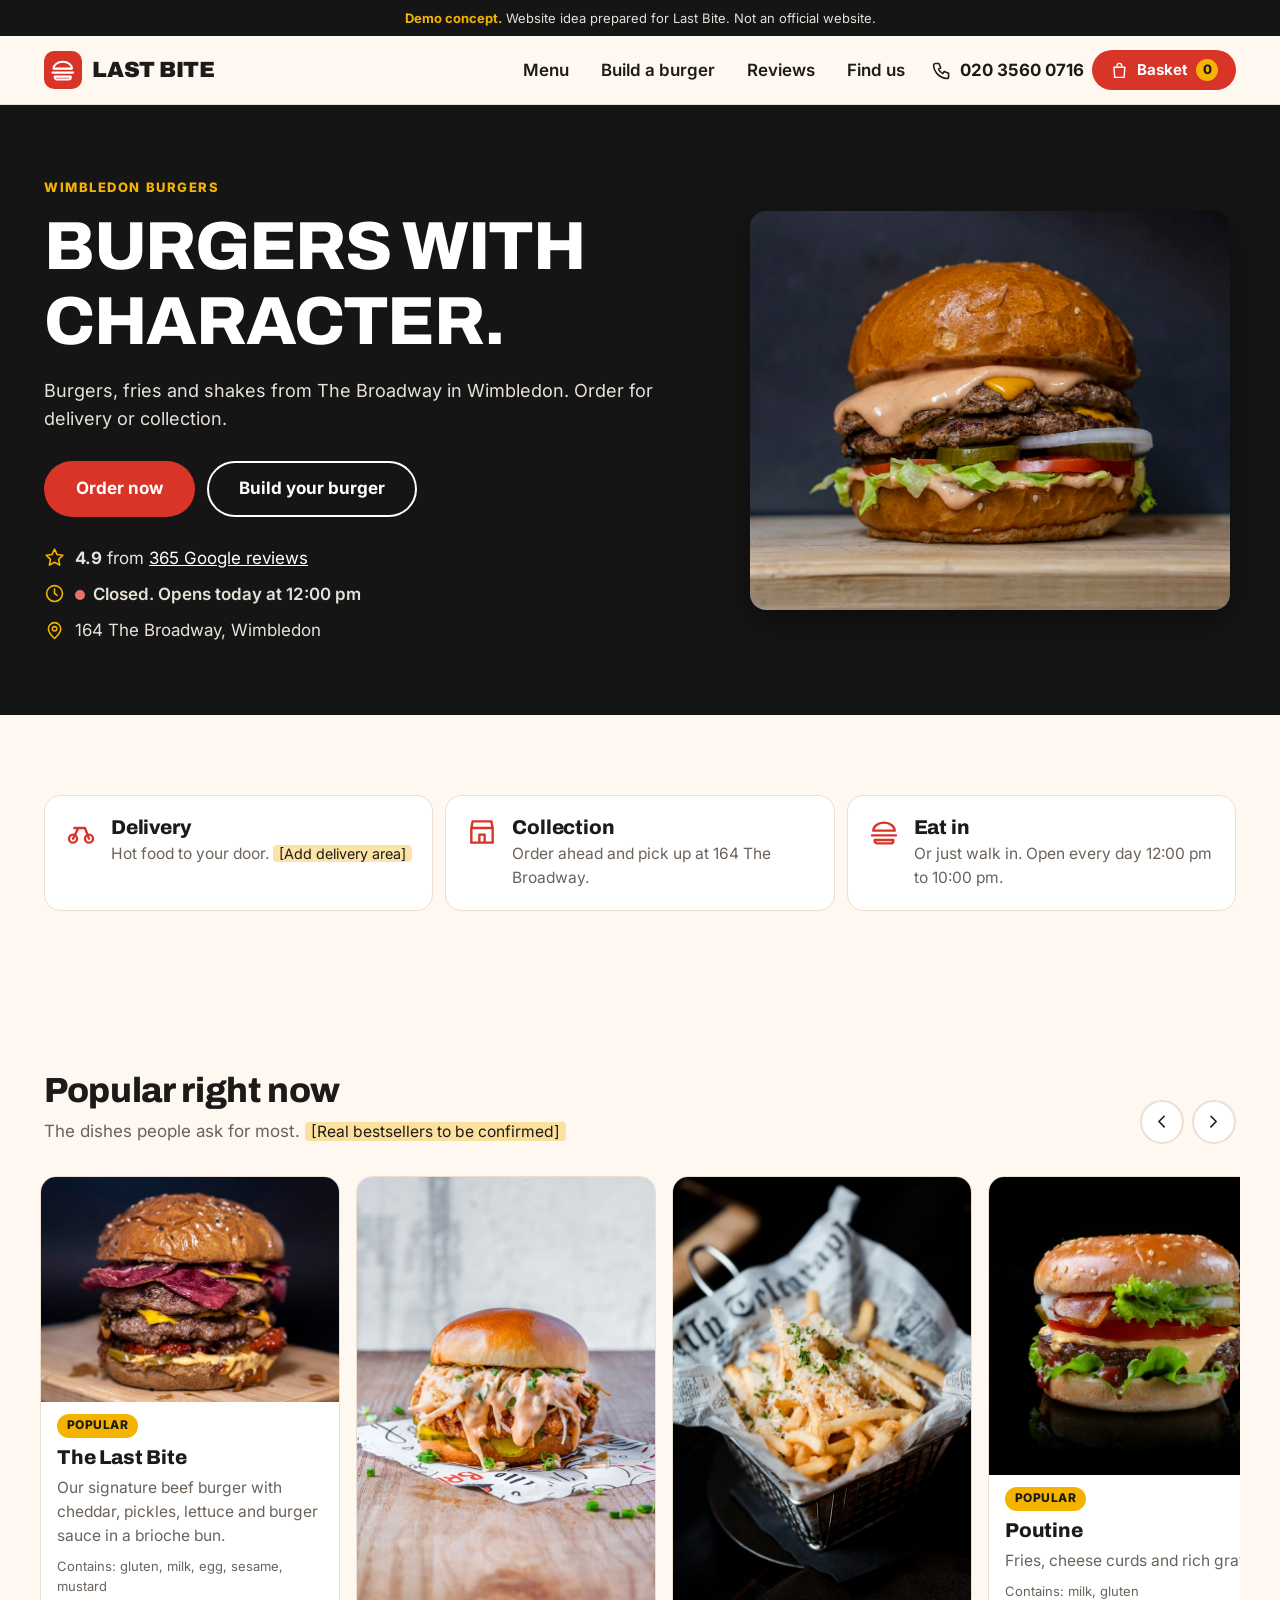
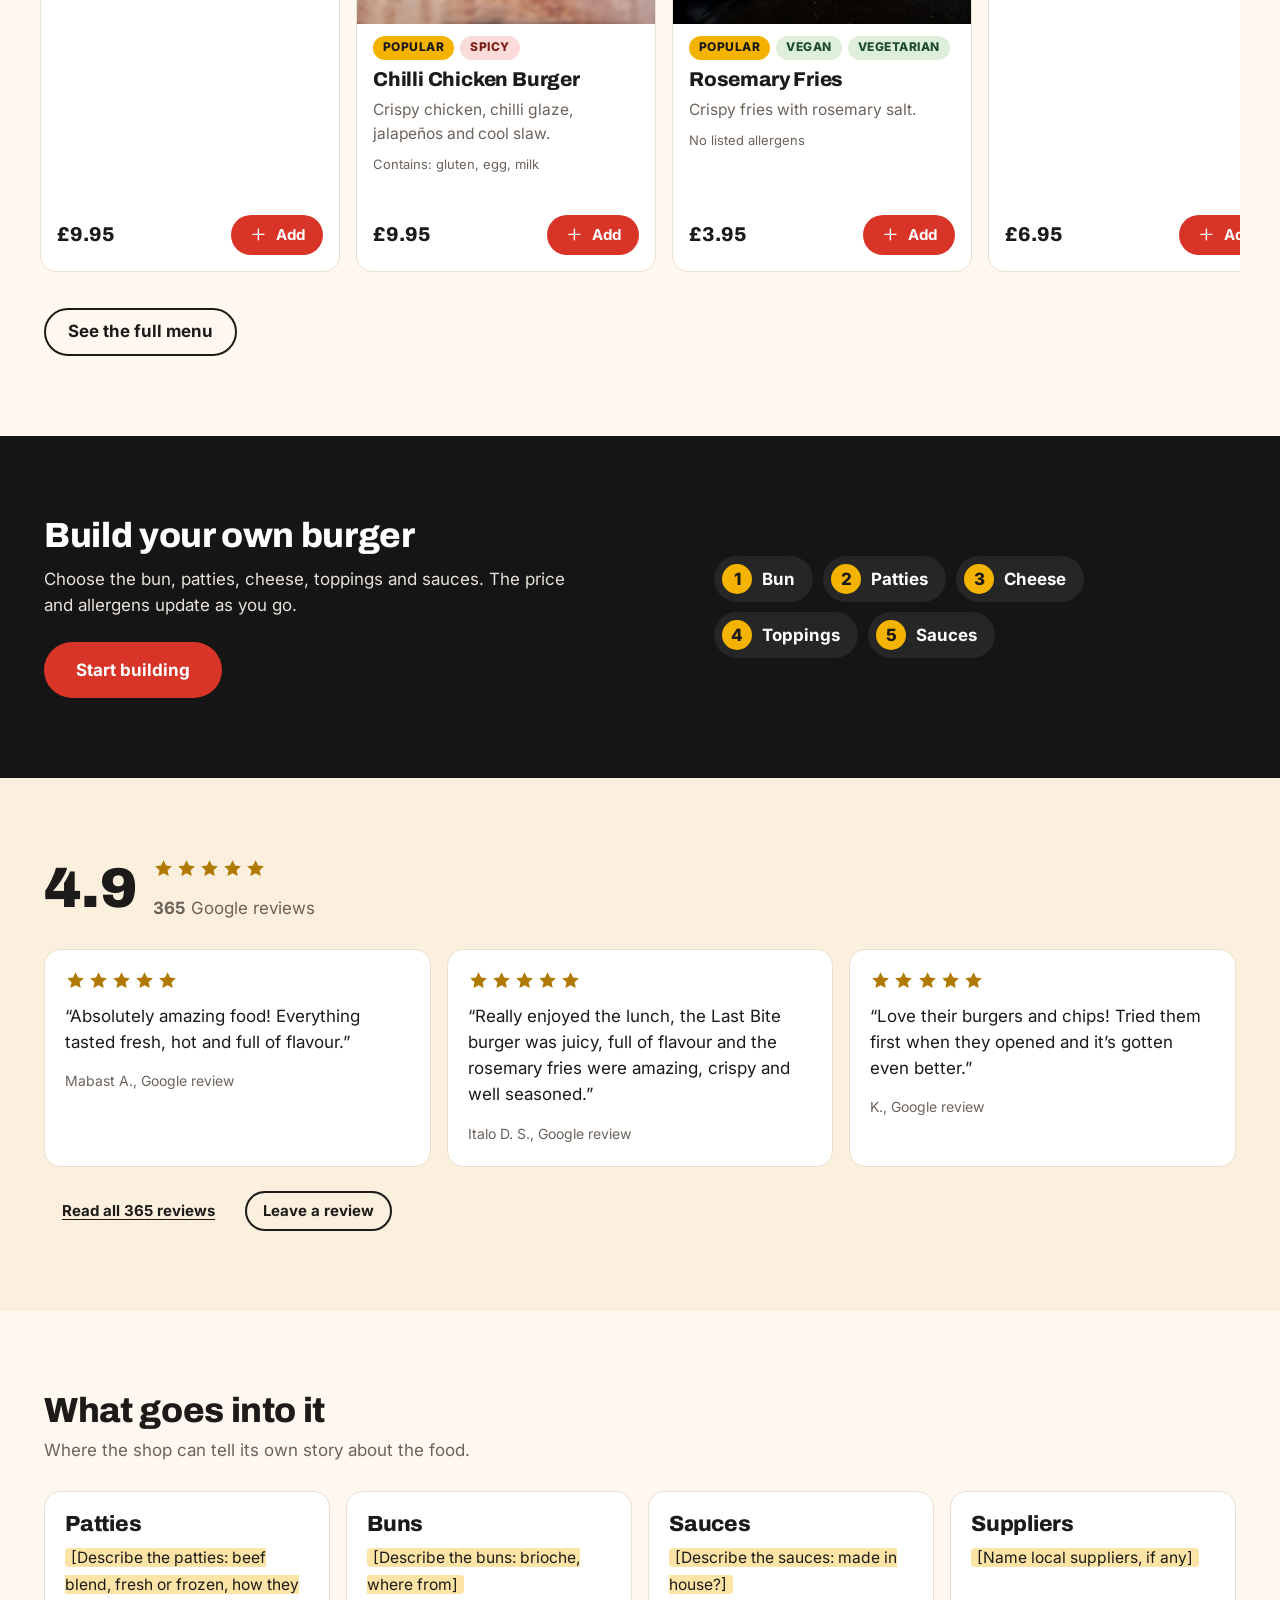
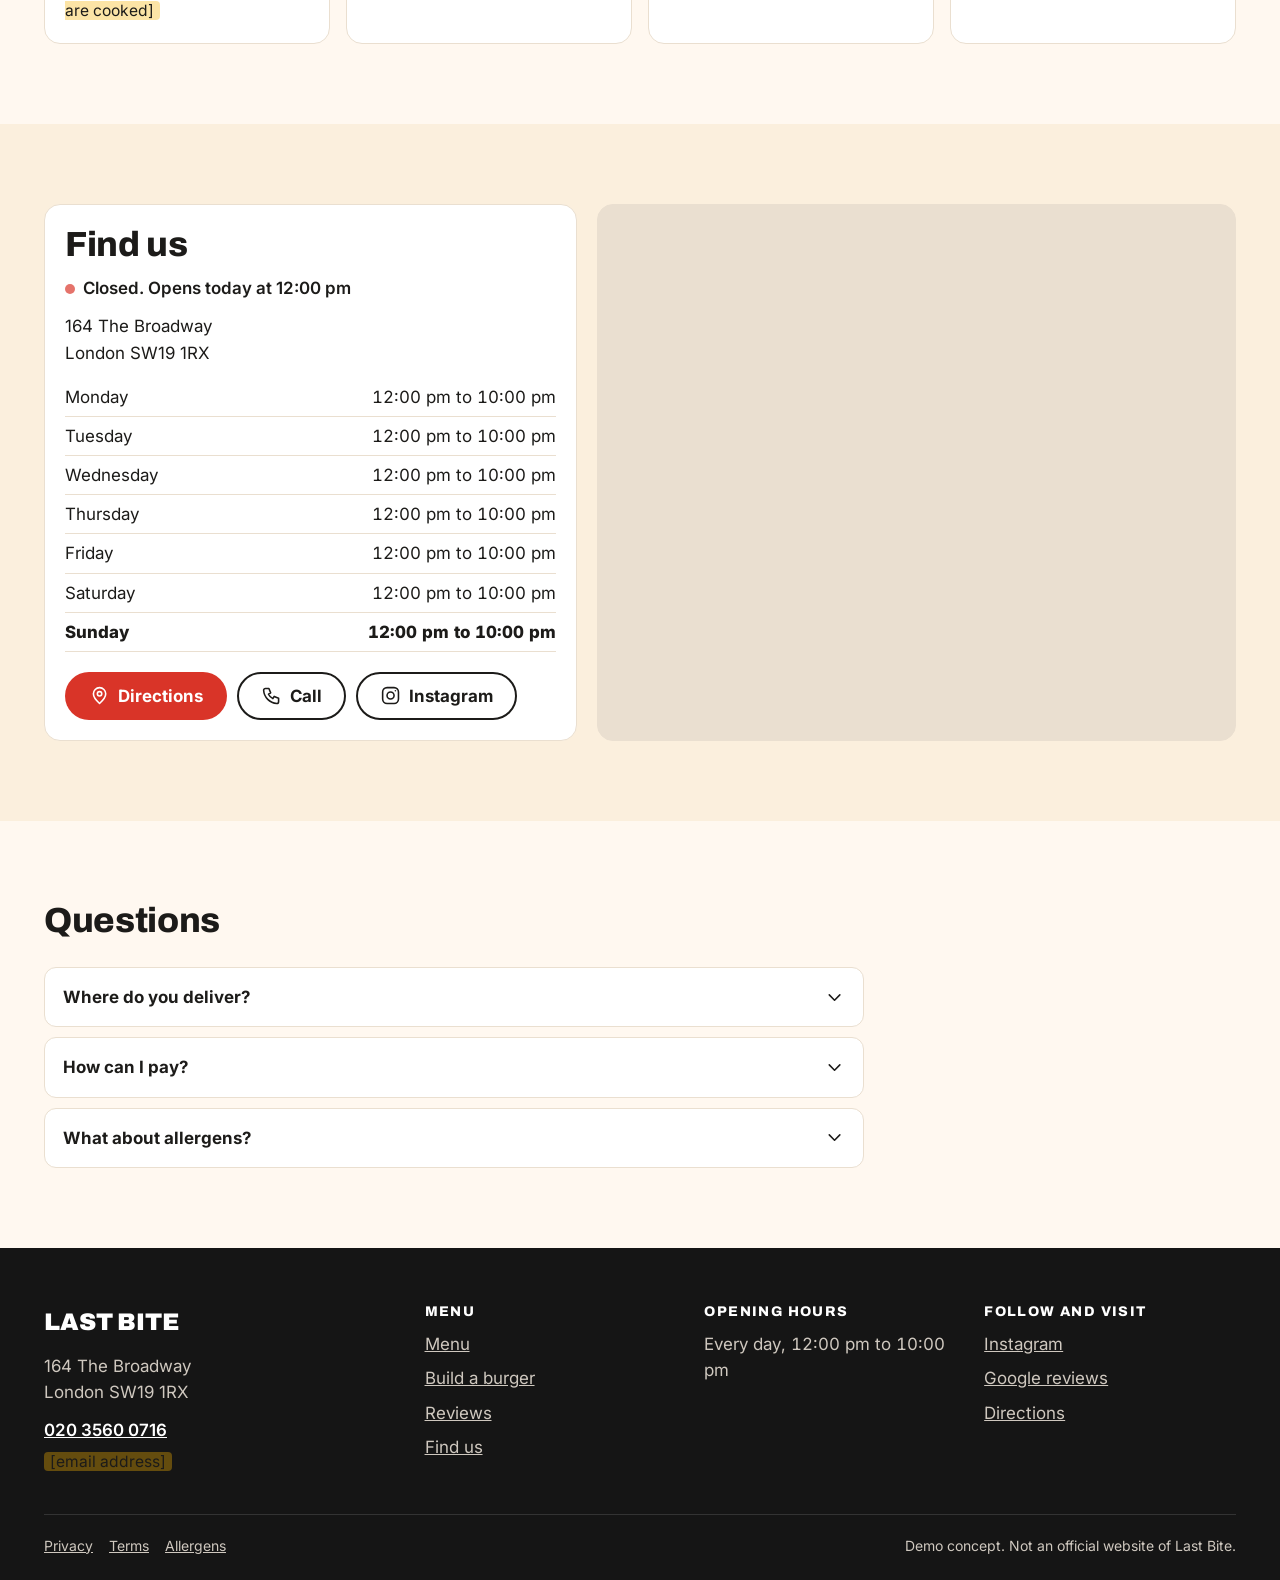
==== commit eee5680a: "Оновлення файлів сайту" ====
--- a/index.html
+++ b/index.html
@@ -87,17 +87,9 @@
         <li><svg class="i " aria-hidden="true"><use href="#i-pin"/></svg><span>164 The Broadway, Wimbledon</span></li>
       </ul>
     </div>
-    <div class="hero-visual"><svg class="hero-art" viewBox="0 0 320 300" role="img" aria-label="Illustration of a burger">
-  <ellipse cx="160" cy="276" rx="118" ry="14" fill="rgb(0 0 0 / .22)"/>
-  <path d="M40 130c0-52 54-88 120-88s120 36 120 88z" fill="#E9A23B"/>
-  <circle cx="108" cy="92" r="4" fill="#FFF1CC"/><circle cx="150" cy="76" r="4" fill="#FFF1CC"/><circle cx="196" cy="90" r="4" fill="#FFF1CC"/><circle cx="232" cy="110" r="4" fill="#FFF1CC"/><circle cx="82" cy="116" r="4" fill="#FFF1CC"/>
-  <path d="M30 138c20 12 34-10 52 0s34 10 52 0 34 10 52 0 34 10 52 0 24-8 42-2v12H30z" fill="#7FB04A"/>
-  <path d="M34 152h252l-20 20-30-12-30 16-30-16-30 16-30-16-30 16-30-12z" fill="#F5B301"/>
-  <rect x="34" y="166" width="252" height="34" rx="17" fill="#5A2E1B"/>
-  <path d="M30 206c24 14 40-8 58 2s40 8 58-2 40 8 58-2 40 8 58 2 24-4 22-4v10H30z" fill="#7FB04A" opacity=".0"/>
-  <path d="M42 204h236c0 28-18 44-44 44H86c-26 0-44-16-44-44z" fill="#E9A23B"/>
-</svg><p class="caption on-dark"><span class="todo">[Hero photo of the burger goes here]</span></p></div>
-  </div>
+    <div class="hero-visual">
+<img src="assets/img/hero-burger.jpg" class="hero-img" alt="Juicy Last Bite burger" width="560" height="420" loading="eager">
+</div>
 </section>
 
 <section class="section section--tight">
@@ -121,7 +113,7 @@
     </div>
     <div class="carousel" data-carousel tabindex="0" aria-label="Popular dishes">
 <article class="card dish" data-item="last-bite" data-cat="burgers" data-tags="hit">
-  <div class="thumb" role="img" aria-label="Photo placeholder"><svg class="i " aria-hidden="true"><use href="#i-burger"/></svg></div>
+  <div class="thumb" role="img" aria-label="Photo placeholder"><img src="assets/img/dish-last-bite.jpg" alt="The Last Bite burger" loading="lazy"></div>
   <div class="badges"><span class="badge b-hit">Popular</span></div>
   <h3>The Last Bite</h3>
   <p class="desc">Our signature beef burger with cheddar, pickles, lettuce and burger sauce in a brioche bun.</p>
@@ -129,7 +121,7 @@
   <div class="row"><span class="price">£9.95</span><button class="btn btn-primary btn-sm" type="button" data-add="last-bite" data-custom="1" aria-label="Add The Last Bite, choose extras"><svg class="i " aria-hidden="true"><use href="#i-plus"/></svg> Add</button></div>
 </article>
 <article class="card dish" data-item="chilli" data-cat="chicken" data-tags="hit spicy">
-  <div class="thumb" role="img" aria-label="Photo placeholder"><svg class="i " aria-hidden="true"><use href="#i-chicken"/></svg></div>
+  <div class="thumb" role="img" aria-label="Photo placeholder"><img src="assets/img/dish-chilli-chicken.jpg" alt="Chilli Chicken Burger" loading="lazy"></div>
   <div class="badges"><span class="badge b-hit">Popular</span><span class="badge b-spicy">Spicy</span></div>
   <h3>Chilli Chicken Burger</h3>
   <p class="desc">Crispy chicken, chilli glaze, jalapeños and cool slaw.</p>
@@ -137,7 +129,7 @@
   <div class="row"><span class="price">£9.95</span><button class="btn btn-primary btn-sm" type="button" data-add="chilli" data-custom="1" aria-label="Add Chilli Chicken Burger, choose extras"><svg class="i " aria-hidden="true"><use href="#i-plus"/></svg> Add</button></div>
 </article>
 <article class="card dish" data-item="fries" data-cat="sides" data-tags="hit vegan veg">
-  <div class="thumb" role="img" aria-label="Photo placeholder"><svg class="i " aria-hidden="true"><use href="#i-fries"/></svg></div>
+  <div class="thumb" role="img" aria-label="Photo placeholder"><img src="assets/img/dish-fries.jpg" alt="Rosemary Fries" loading="lazy"></div>
   <div class="badges"><span class="badge b-hit">Popular</span><span class="badge b-vegan">Vegan</span><span class="badge b-veg">Vegetarian</span></div>
   <h3>Rosemary Fries</h3>
   <p class="desc">Crispy fries with rosemary salt.</p>
@@ -145,7 +137,7 @@
   <div class="row"><span class="price">£3.95</span><button class="btn btn-primary btn-sm" type="button" data-add="fries" aria-label="Add Rosemary Fries to basket"><svg class="i " aria-hidden="true"><use href="#i-plus"/></svg> Add</button></div>
 </article>
 <article class="card dish" data-item="poutine" data-cat="sides" data-tags="hit">
-  <div class="thumb" role="img" aria-label="Photo placeholder"><svg class="i " aria-hidden="true"><use href="#i-fries"/></svg></div>
+  <div class="thumb" role="img" aria-label="Photo placeholder"><img src="assets/img/dish-poutine.jpg" alt="Poutine" loading="lazy"></div>
   <div class="badges"><span class="badge b-hit">Popular</span></div>
   <h3>Poutine</h3>
   <p class="desc">Fries, cheese curds and rich gravy.</p>
@@ -153,7 +145,7 @@
   <div class="row"><span class="price">£6.95</span><button class="btn btn-primary btn-sm" type="button" data-add="poutine" aria-label="Add Poutine to basket"><svg class="i " aria-hidden="true"><use href="#i-plus"/></svg> Add</button></div>
 </article>
 <article class="card dish" data-item="shake-vanilla" data-cat="drinks" data-tags="hit veg">
-  <div class="thumb" role="img" aria-label="Photo placeholder"><svg class="i " aria-hidden="true"><use href="#i-cup"/></svg></div>
+  <div class="thumb" role="img" aria-label="Photo placeholder"><img src="assets/img/dish-shake.jpg" alt="Vanilla Milkshake" loading="lazy"></div>
   <div class="badges"><span class="badge b-hit">Popular</span><span class="badge b-veg">Vegetarian</span></div>
   <h3>Vanilla Milkshake</h3>
   <p class="desc">Thick, cold and classic.</p>
@@ -161,7 +153,7 @@
   <div class="row"><span class="price">£5.50</span><button class="btn btn-primary btn-sm" type="button" data-add="shake-vanilla" aria-label="Add Vanilla Milkshake to basket"><svg class="i " aria-hidden="true"><use href="#i-plus"/></svg> Add</button></div>
 </article>
 <article class="card dish" data-item="combo-classic" data-cat="combos" data-tags="hit">
-  <div class="thumb" role="img" aria-label="Photo placeholder"><svg class="i " aria-hidden="true"><use href="#i-bag"/></svg></div>
+  <div class="thumb" role="img" aria-label="Photo placeholder"><img src="assets/img/dish-combo.jpg" alt="Classic Combo" loading="lazy"></div>
   <div class="badges"><span class="badge b-hit">Popular</span></div>
   <h3>Classic Combo</h3>
   <p class="desc">Classic Cheeseburger, Rosemary Fries and a canned drink.</p>
--- a/assets/css/base.css
+++ b/assets/css/base.css
@@ -103,6 +103,7 @@
 .trust a { color: #fff; }
 .hero-visual { text-align: center; }
 .hero-art { width: min(100%, 360px); height: auto; filter: drop-shadow(0 10px 24px rgb(0 0 0 / .35)); }
+.hero-img { width: min(100%, 480px); height: auto; border-radius: 16px; box-shadow: 0 12px 36px rgb(0 0 0 / .38); object-fit: cover; display: block; margin: 0 auto; }
 @media (min-width: 900px) { .hero-grid { grid-template-columns: 1.15fr .85fr; } .hero { padding: 72px 0; } }
 .status { font-weight: 600; }
 .status[data-state="open"]::before, .status[data-state="closed"]::before { content: ""; display: inline-block; width: 10px; height: 10px; border-radius: 50%; margin-right: 8px; background: #8A8178; }
@@ -130,6 +131,7 @@
 .dish > *:not(.thumb) { margin-left: 16px; margin-right: 16px; }
 .thumb { aspect-ratio: 16 / 10; display: flex; align-items: center; justify-content: center; background: linear-gradient(135deg, #FBE3BC, #F5C77A); color: rgb(28 27 25 / .55); }
 .thumb .i { width: 56px; height: 56px; stroke-width: 1.4; }
+.thumb img { width: 100%; height: 100%; object-fit: cover; display: block; border-radius: inherit; }
 .badges { display: flex; flex-wrap: wrap; gap: 6px; min-height: 24px; margin-top: 4px; }
 .badge { display: inline-block; padding: 2px 10px; border-radius: 999px; font-size: .75rem; font-weight: 800; text-transform: uppercase; letter-spacing: .04em; background: #F0E6D6; color: var(--c-ink); }
 .b-hit { background: var(--c-accent); }
